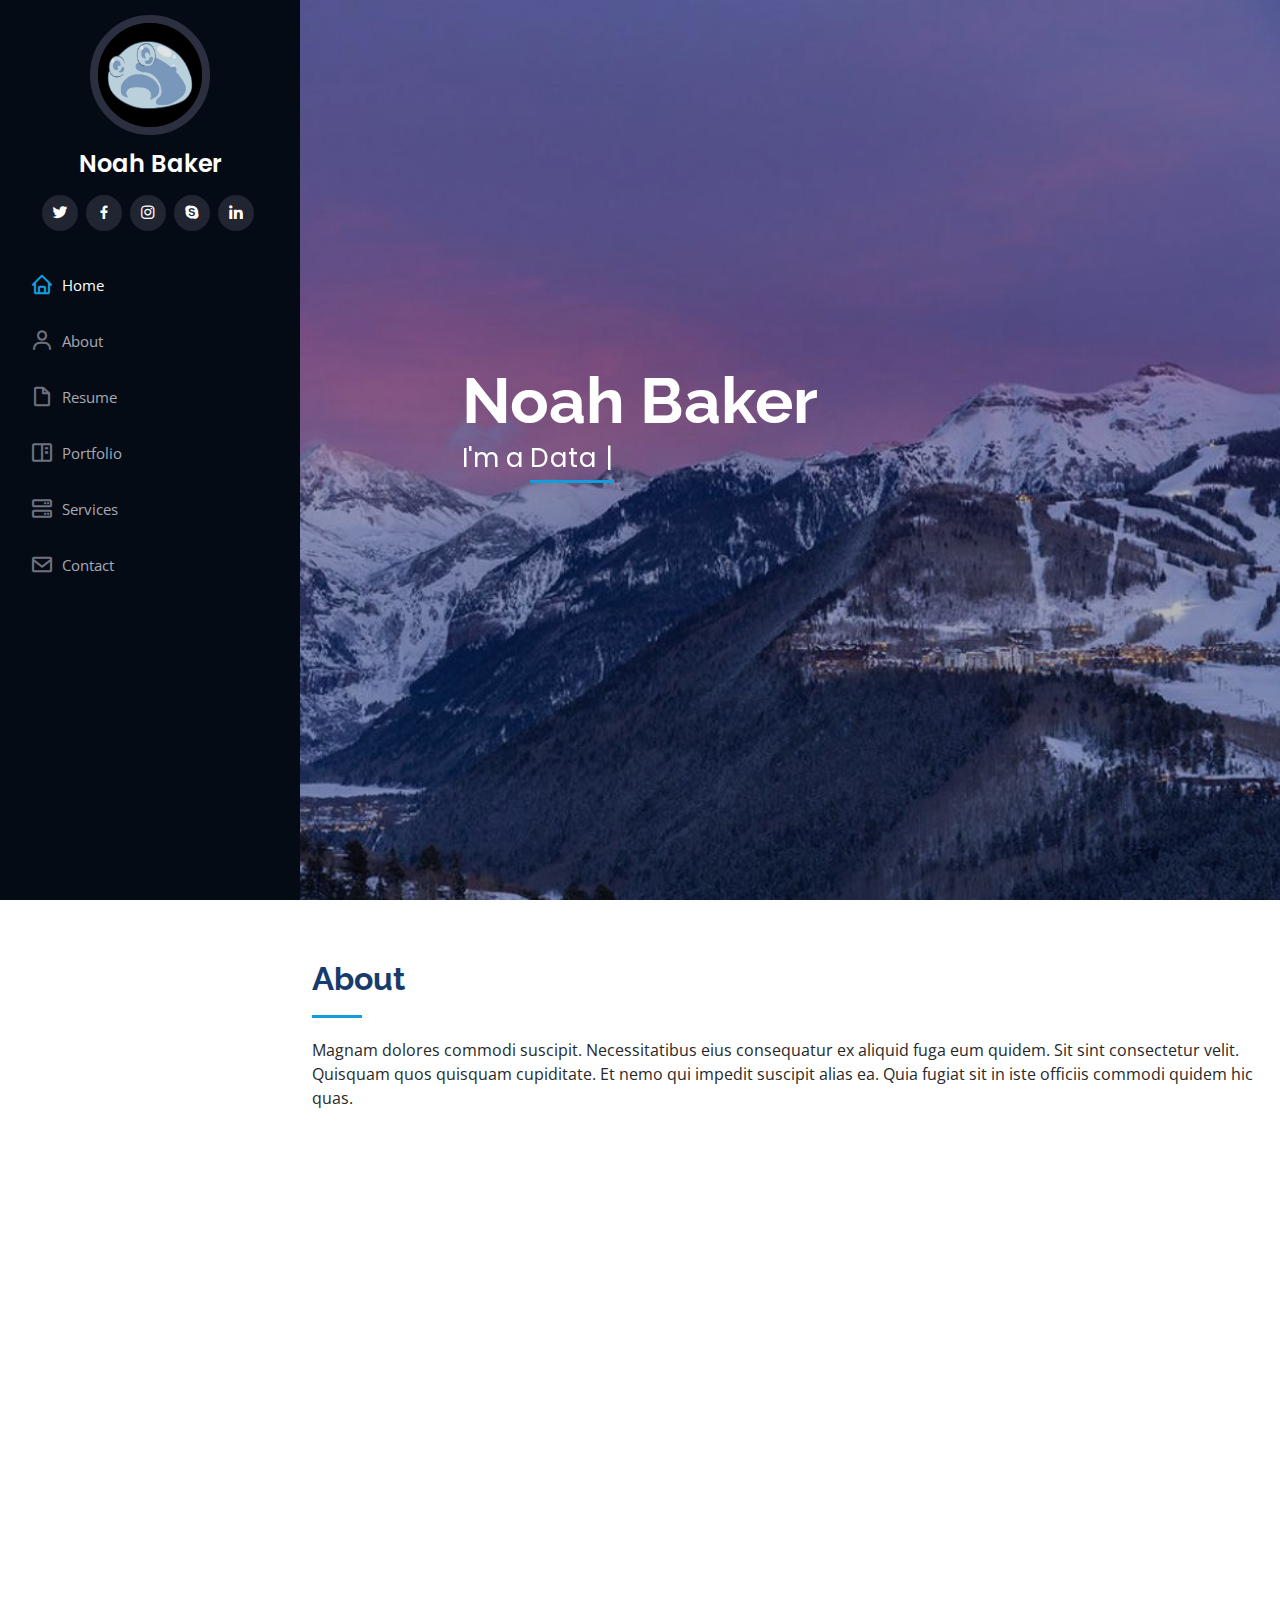
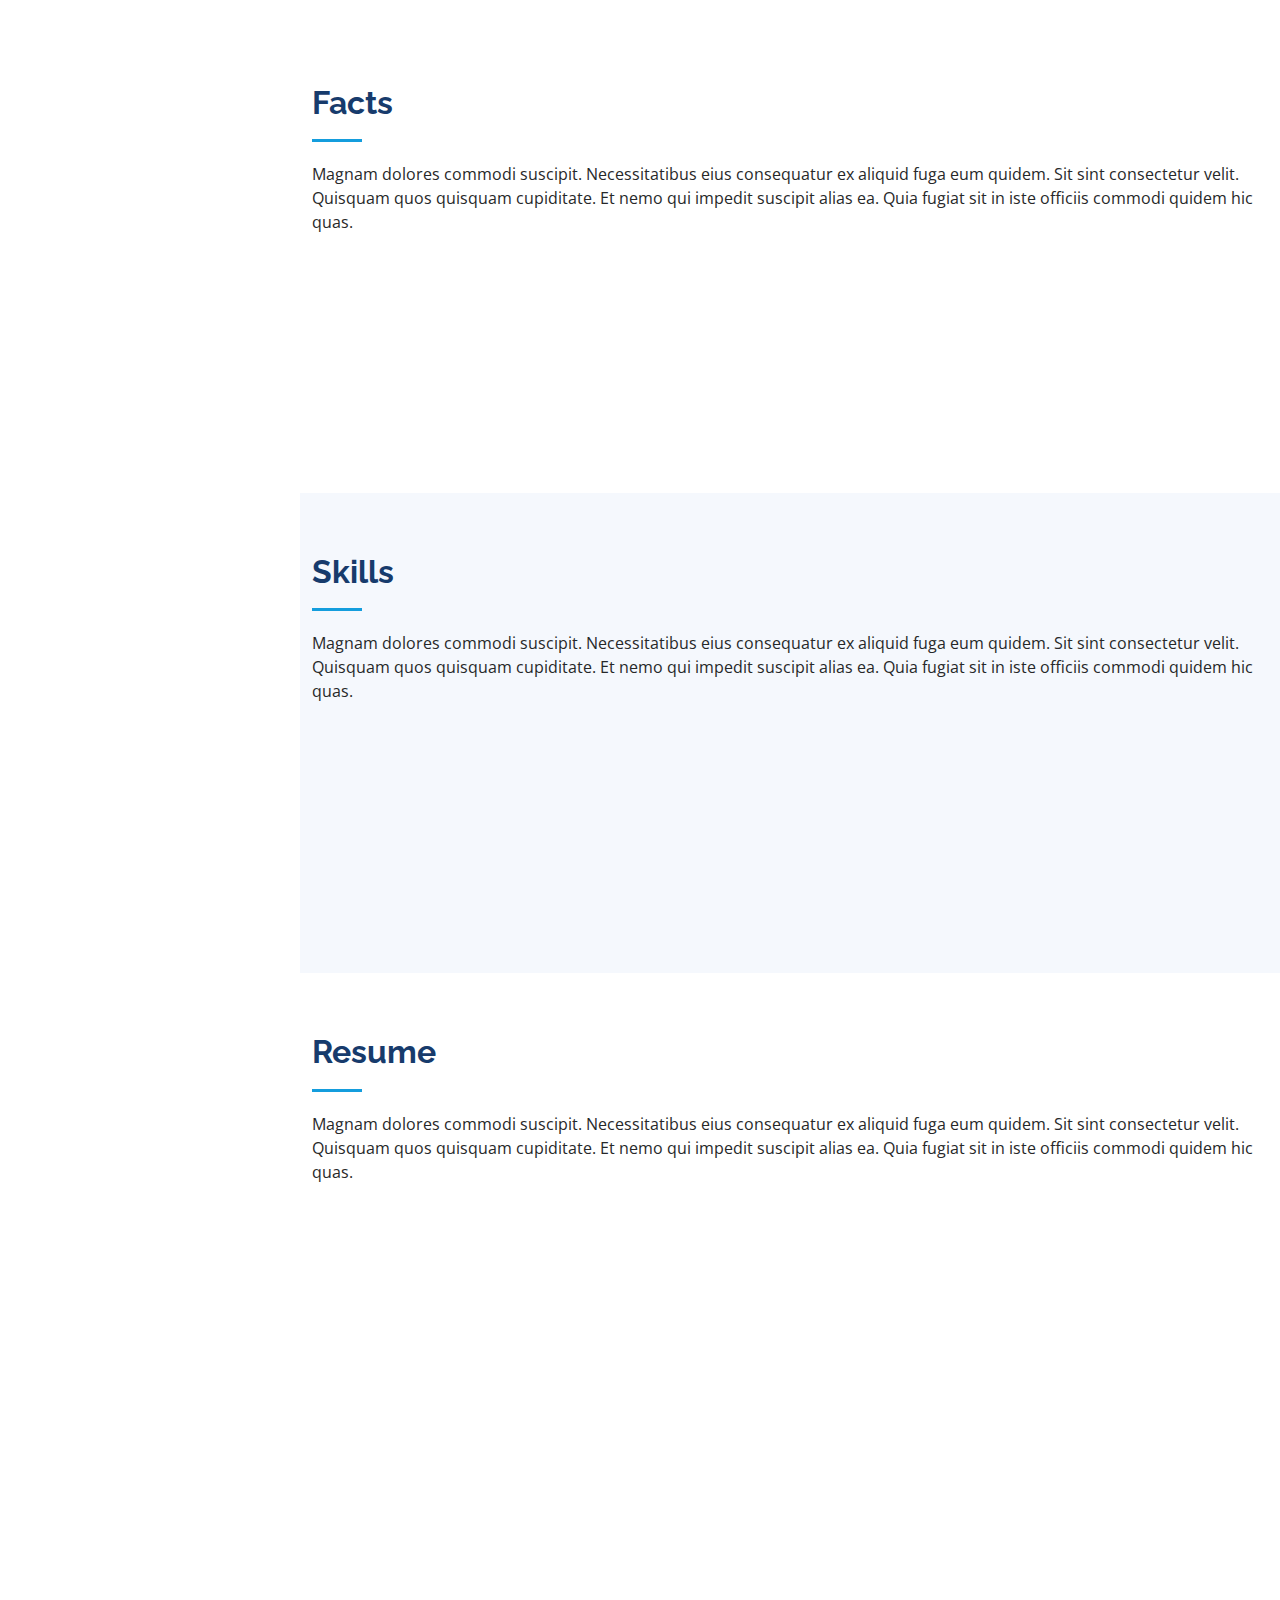
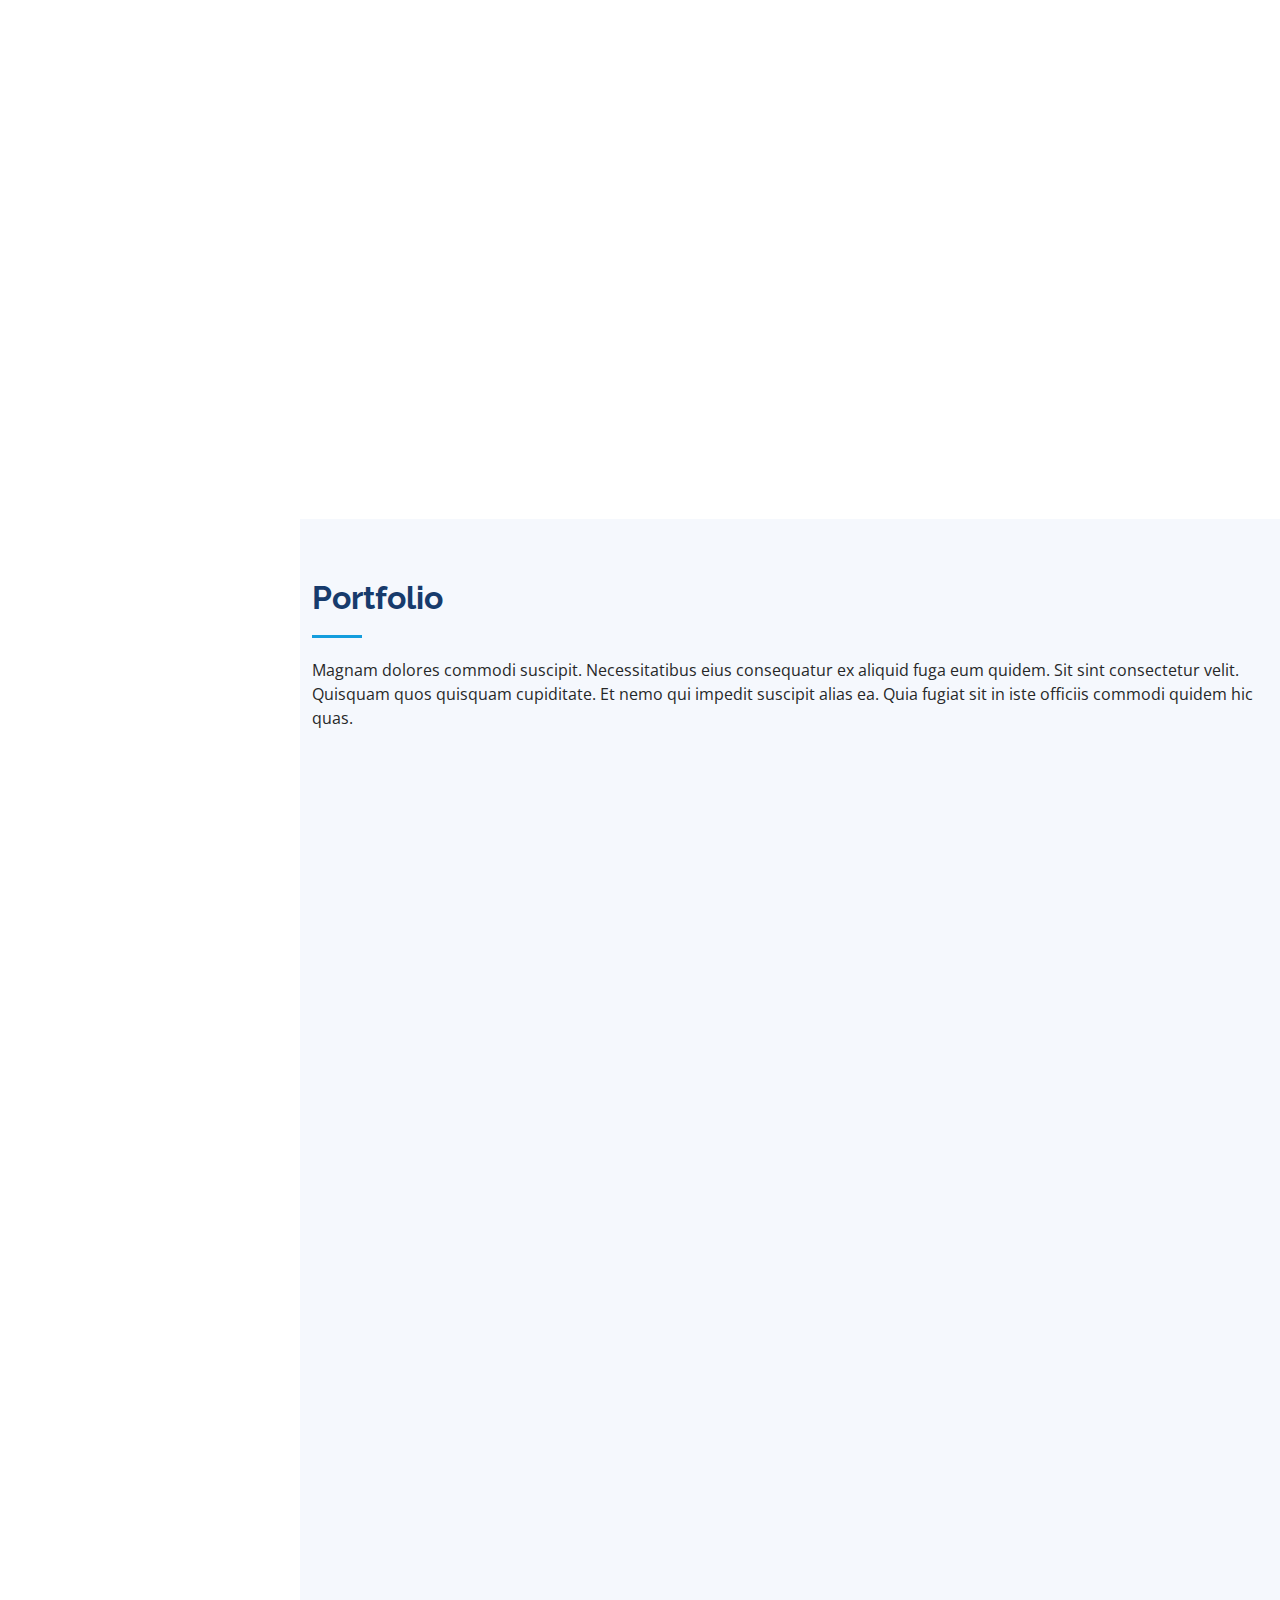
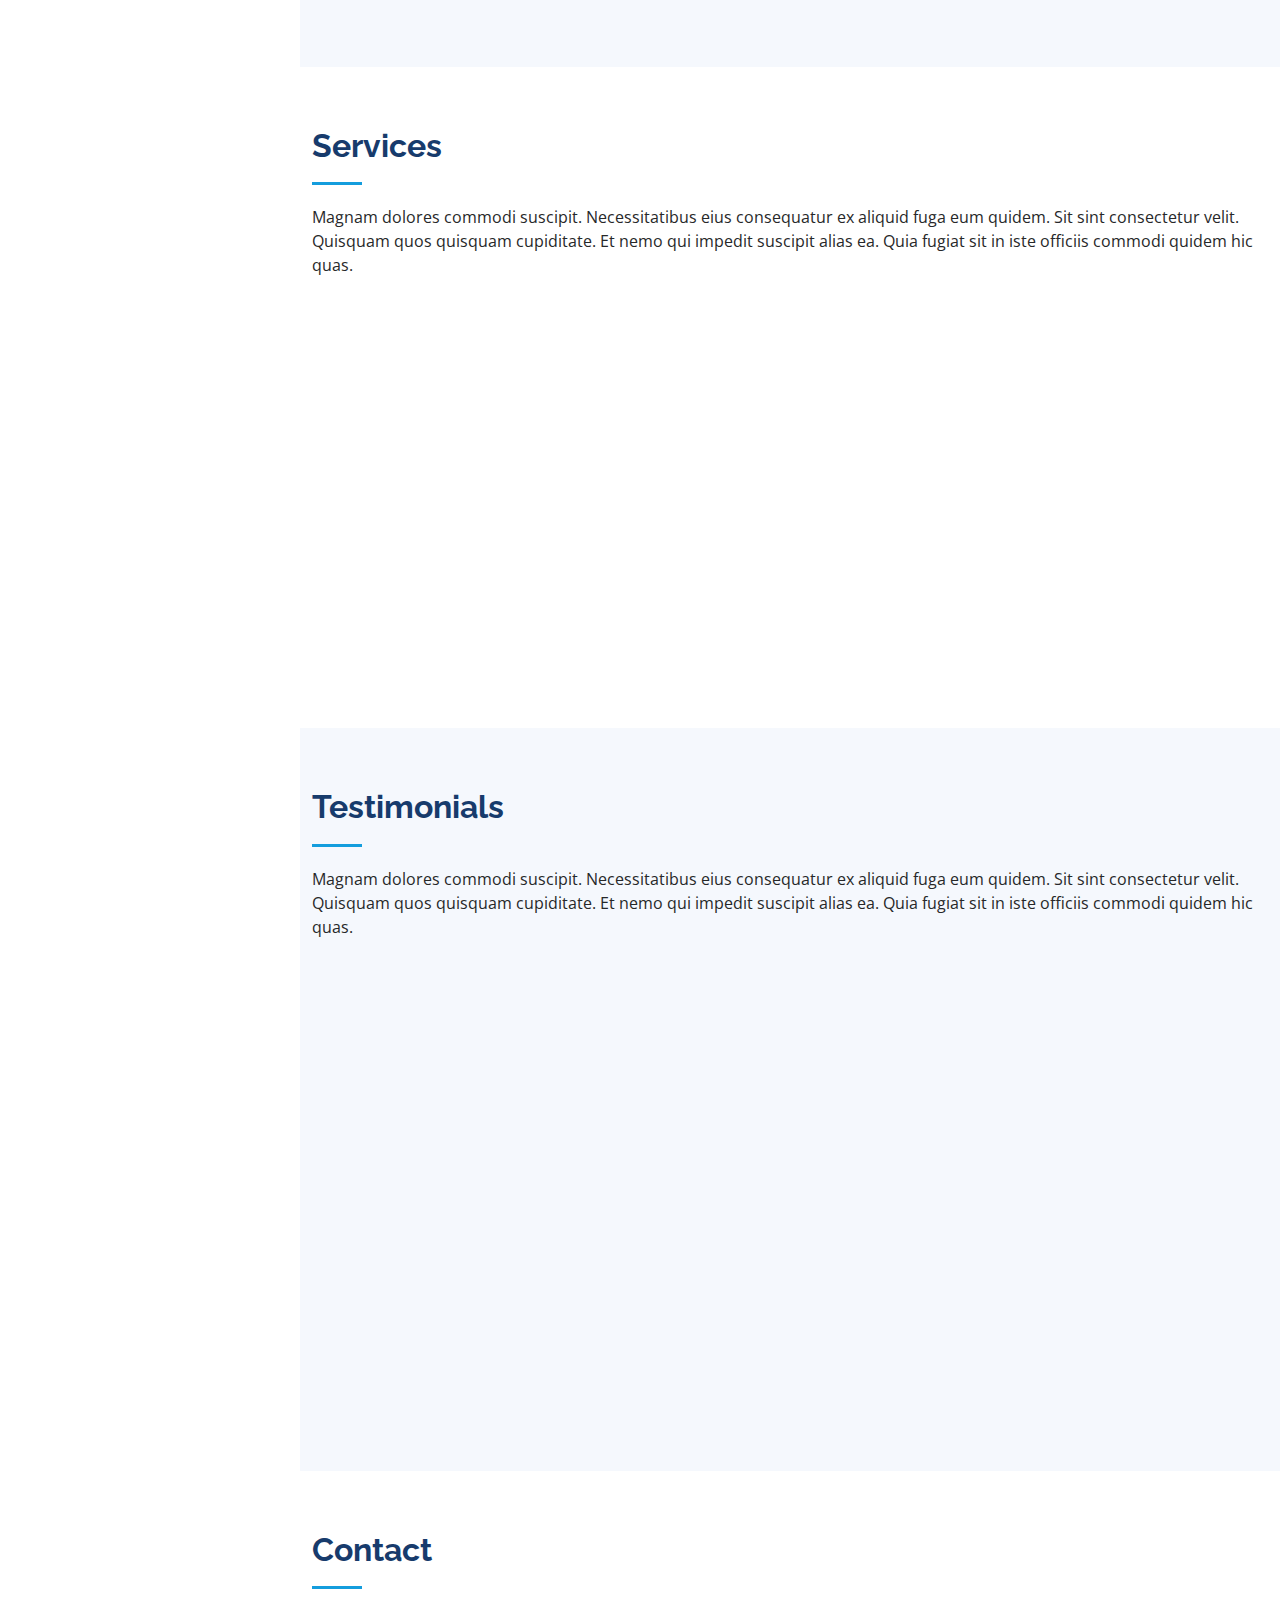
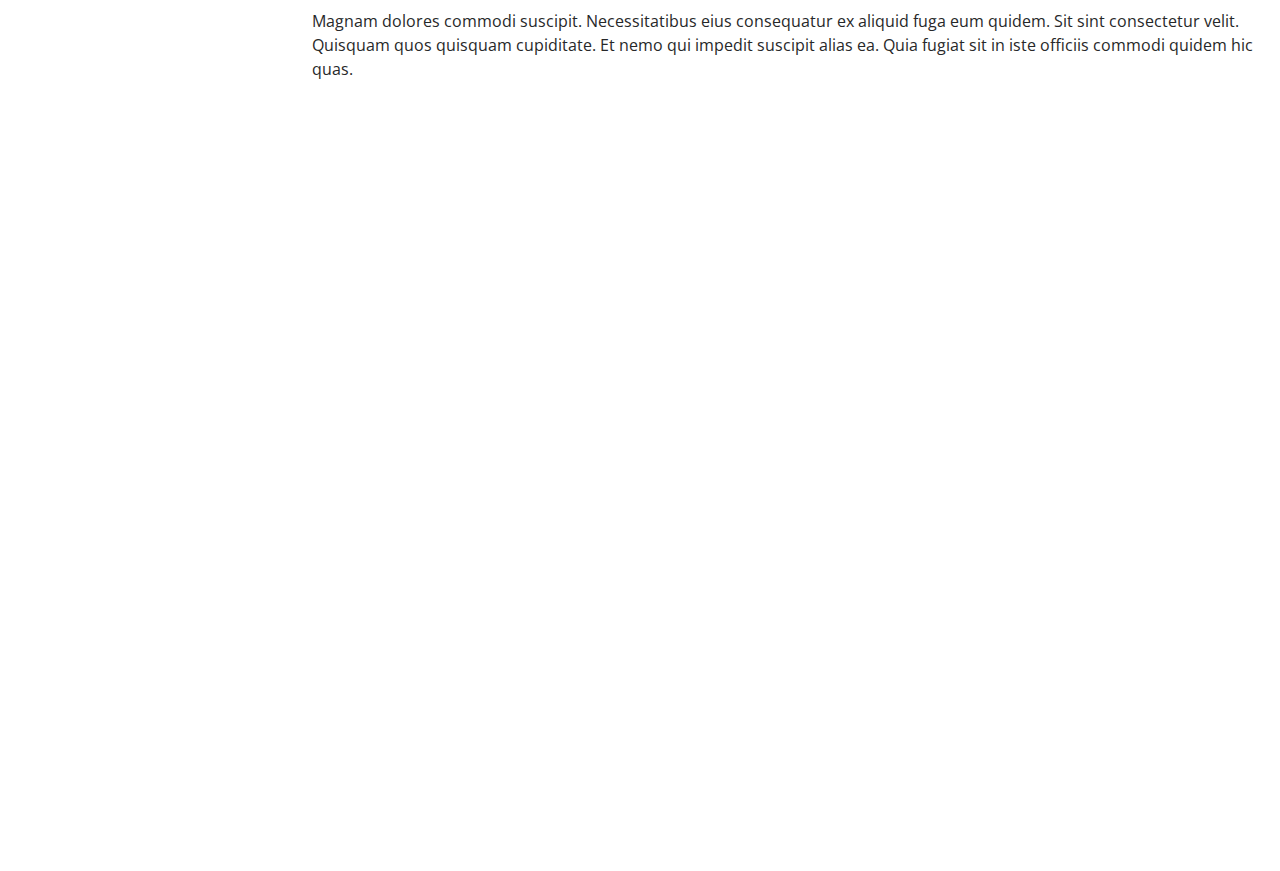
==== index.html @ 19701f24 "added portfolio starter files, my name, my images" ====
<!DOCTYPE html>
<html lang="en">

<head>
  <meta charset="utf-8">
  <meta content="width=device-width, initial-scale=1.0" name="viewport">

  <title>Noah Baker Portfolio</title>
  <meta content="" name="description">
  <meta content="" name="keywords">

  <!-- Favicons -->
  <link href="assets/img/favicon.png" rel="icon">
  <link href="assets/img/apple-touch-icon.png" rel="apple-touch-icon">

  <!-- Google Fonts -->
  <link href="https://fonts.googleapis.com/css?family=Open+Sans:300,300i,400,400i,600,600i,700,700i|Raleway:300,300i,400,400i,500,500i,600,600i,700,700i|Poppins:300,300i,400,400i,500,500i,600,600i,700,700i" rel="stylesheet">

  <!-- Vendor CSS Files -->
  <link href="assets/vendor/aos/aos.css" rel="stylesheet">
  <link href="assets/vendor/bootstrap/css/bootstrap.min.css" rel="stylesheet">
  <link href="assets/vendor/bootstrap-icons/bootstrap-icons.css" rel="stylesheet">
  <link href="assets/vendor/boxicons/css/boxicons.min.css" rel="stylesheet">
  <link href="assets/vendor/glightbox/css/glightbox.min.css" rel="stylesheet">
  <link href="assets/vendor/swiper/swiper-bundle.min.css" rel="stylesheet">

  <!-- Template Main CSS File -->
  <link href="assets/css/style.css" rel="stylesheet">

  <!-- =======================================================
  * Template Name: iPortfolio - v3.0.1
  * Template URL: https://bootstrapmade.com/iportfolio-bootstrap-portfolio-websites-template/
  * Author: BootstrapMade.com
  * License: https://bootstrapmade.com/license/
  ======================================================== -->
</head>

<body>

  <!-- ======= Mobile nav toggle button ======= -->
  <i class="bi bi-list mobile-nav-toggle d-xl-none"></i>

  <!-- ======= Header ======= -->
  <header id="header">
    <div class="d-flex flex-column">

      <div class="profile">
        <img src="assets/img/profile-img.jpg" alt="" class="img-fluid rounded-circle">
        <h1 class="text-light"><a href="index.html">Noah Baker</a></h1>
        <div class="social-links mt-3 text-center">
          <a href="#" class="twitter"><i class="bx bxl-twitter"></i></a>
          <a href="#" class="facebook"><i class="bx bxl-facebook"></i></a>
          <a href="#" class="instagram"><i class="bx bxl-instagram"></i></a>
          <a href="#" class="google-plus"><i class="bx bxl-skype"></i></a>
          <a href="#" class="linkedin"><i class="bx bxl-linkedin"></i></a>
        </div>
      </div>

      <nav id="navbar" class="nav-menu navbar">
        <ul>
          <li><a href="#hero" class="nav-link scrollto active"><i class="bx bx-home"></i> <span>Home</span></a></li>
          <li><a href="#about" class="nav-link scrollto"><i class="bx bx-user"></i> <span>About</span></a></li>
          <li><a href="#resume" class="nav-link scrollto"><i class="bx bx-file-blank"></i> <span>Resume</span></a></li>
          <li><a href="#portfolio" class="nav-link scrollto"><i class="bx bx-book-content"></i> <span>Portfolio</span></a></li>
          <li><a href="#services" class="nav-link scrollto"><i class="bx bx-server"></i> <span>Services</span></a></li>
          <li><a href="#contact" class="nav-link scrollto"><i class="bx bx-envelope"></i> <span>Contact</span></a></li>
        </ul>
      </nav><!-- .nav-menu -->
    </div>
  </header><!-- End Header -->

  <!-- ======= Hero Section ======= -->
  <section id="hero" class="d-flex flex-column justify-content-center align-items-center">
    <div class="hero-container" data-aos="fade-in">
      <h1>Noah Baker</h1>
      <p>I'm a <span class="typed" data-typed-items="Data Science Tutor, Mobile App Developer, Web Development Coach"></span></p>
    </div>
  </section><!-- End Hero -->

  <main id="main">

    <!-- ======= About Section ======= -->
    <section id="about" class="about">
      <div class="container">

        <div class="section-title">
          <h2>About</h2>
          <p>Magnam dolores commodi suscipit. Necessitatibus eius consequatur ex aliquid fuga eum quidem. Sit sint consectetur velit. Quisquam quos quisquam cupiditate. Et nemo qui impedit suscipit alias ea. Quia fugiat sit in iste officiis commodi quidem hic quas.</p>
        </div>

        <div class="row">
          <div class="col-lg-4" data-aos="fade-right">
            <img src="assets/img/profile-img.jpg" class="img-fluid" alt="">
          </div>
          <div class="col-lg-8 pt-4 pt-lg-0 content" data-aos="fade-left">
            <h3>Data Scientist &amp; Mobile App Developer</h3>
            <p class="font-italic">
              Lorem ipsum dolor sit amet, consectetur adipiscing elit, sed do eiusmod tempor incididunt ut labore et dolore
              magna aliqua.
            </p>
            <div class="row">
              <div class="col-lg-6">
                <ul>
                  <li><i class="bi bi-chevron-right"></i> <strong>Birthday:</strong> <span>June 1993</span></li>
                  <li><i class="bi bi-chevron-right"></i> <strong>Website:</strong> <span>https://ryan.zernach.com</span></li>
                  <li><i class="bi bi-chevron-right"></i> <strong>Phone:</strong> <span>(470) 253-4592</span></li>
                  <li><i class="bi bi-chevron-right"></i> <strong>Location:</strong> <span>Remote, Miami Beach, Florida, USA</span></li>
                </ul>
              </div>
              <div class="col-lg-6">
                <ul>
                  <li><i class="bi bi-chevron-right"></i> <strong>Age:</strong> <span>27</span></li>
                  <!-- <li><i class="bi bi-chevron-right"></i> <strong>Degree:</strong> <span>Teach</span></li> -->
                  <li><i class="bi bi-chevron-right"></i> <strong>Email:</strong> <span>Ryan@Zernach.com</span></li>
                  <li><i class="bi bi-chevron-right"></i> <strong>Freelance:</strong> <span>Available</span></li>
                </ul>
              </div>
            </div>
            <p>
              Officiis eligendi itaque labore et dolorum mollitia officiis optio vero. Quisquam sunt adipisci omnis et ut. Nulla accusantium dolor incidunt officia tempore. Et eius omnis.
              Cupiditate ut dicta maxime officiis quidem quia. Sed et consectetur qui quia repellendus itaque neque. Aliquid amet quidem ut quaerat cupiditate. Ab et eum qui repellendus omnis culpa magni laudantium dolores.
            </p>
          </div>
        </div>

      </div>
    </section><!-- End About Section -->

    <!-- ======= Facts Section ======= -->
    <section id="facts" class="facts">
      <div class="container">

        <div class="section-title">
          <h2>Facts</h2>
          <p>Magnam dolores commodi suscipit. Necessitatibus eius consequatur ex aliquid fuga eum quidem. Sit sint consectetur velit. Quisquam quos quisquam cupiditate. Et nemo qui impedit suscipit alias ea. Quia fugiat sit in iste officiis commodi quidem hic quas.</p>
        </div>

        <div class="row no-gutters">

          <div class="col-lg-3 col-md-6 d-md-flex align-items-md-stretch" data-aos="fade-up">
            <div class="count-box">
              <i class="bi bi-emoji-smile"></i>
              <span data-purecounter-start="0" data-purecounter-end="232" data-purecounter-duration="1" class="purecounter"></span>
              <p><strong>Happy Clients</strong> consequuntur quae</p>
            </div>
          </div>

          <div class="col-lg-3 col-md-6 d-md-flex align-items-md-stretch" data-aos="fade-up" data-aos-delay="100">
            <div class="count-box">
              <i class="bi bi-journal-richtext"></i>
              <span data-purecounter-start="0" data-purecounter-end="521" data-purecounter-duration="1" class="purecounter"></span>
              <p><strong>Projects</strong> adipisci atque cum quia aut</p>
            </div>
          </div>

          <div class="col-lg-3 col-md-6 d-md-flex align-items-md-stretch" data-aos="fade-up" data-aos-delay="200">
            <div class="count-box">
              <i class="bi bi-headset"></i>
              <span data-purecounter-start="0" data-purecounter-end="1453" data-purecounter-duration="1" class="purecounter"></span>
              <p><strong>Hours Of Support</strong> aut commodi quaerat</p>
            </div>
          </div>

          <div class="col-lg-3 col-md-6 d-md-flex align-items-md-stretch" data-aos="fade-up" data-aos-delay="300">
            <div class="count-box">
              <i class="bi bi-people"></i>
              <span data-purecounter-start="0" data-purecounter-end="32" data-purecounter-duration="1" class="purecounter"></span>
              <p><strong>Hard Workers</strong> rerum asperiores dolor</p>
            </div>
          </div>

        </div>

      </div>
    </section><!-- End Facts Section -->

    <!-- ======= Skills Section ======= -->
    <section id="skills" class="skills section-bg">
      <div class="container">

        <div class="section-title">
          <h2>Skills</h2>
          <p>Magnam dolores commodi suscipit. Necessitatibus eius consequatur ex aliquid fuga eum quidem. Sit sint consectetur velit. Quisquam quos quisquam cupiditate. Et nemo qui impedit suscipit alias ea. Quia fugiat sit in iste officiis commodi quidem hic quas.</p>
        </div>

        <div class="row skills-content">

          <div class="col-lg-6" data-aos="fade-up">

            <div class="progress">
              <span class="skill">HTML <i class="val">100%</i></span>
              <div class="progress-bar-wrap">
                <div class="progress-bar" role="progressbar" aria-valuenow="100" aria-valuemin="0" aria-valuemax="100"></div>
              </div>
            </div>

            <div class="progress">
              <span class="skill">CSS <i class="val">90%</i></span>
              <div class="progress-bar-wrap">
                <div class="progress-bar" role="progressbar" aria-valuenow="90" aria-valuemin="0" aria-valuemax="100"></div>
              </div>
            </div>

            <div class="progress">
              <span class="skill">JavaScript <i class="val">75%</i></span>
              <div class="progress-bar-wrap">
                <div class="progress-bar" role="progressbar" aria-valuenow="75" aria-valuemin="0" aria-valuemax="100"></div>
              </div>
            </div>

          </div>

          <div class="col-lg-6" data-aos="fade-up" data-aos-delay="100">

            <div class="progress">
              <span class="skill">PHP <i class="val">80%</i></span>
              <div class="progress-bar-wrap">
                <div class="progress-bar" role="progressbar" aria-valuenow="80" aria-valuemin="0" aria-valuemax="100"></div>
              </div>
            </div>

            <div class="progress">
              <span class="skill">WordPress/CMS <i class="val">90%</i></span>
              <div class="progress-bar-wrap">
                <div class="progress-bar" role="progressbar" aria-valuenow="90" aria-valuemin="0" aria-valuemax="100"></div>
              </div>
            </div>

            <div class="progress">
              <span class="skill">Photoshop <i class="val">55%</i></span>
              <div class="progress-bar-wrap">
                <div class="progress-bar" role="progressbar" aria-valuenow="55" aria-valuemin="0" aria-valuemax="100"></div>
              </div>
            </div>

          </div>

        </div>

      </div>
    </section><!-- End Skills Section -->

    <!-- ======= Resume Section ======= -->
    <section id="resume" class="resume">
      <div class="container">

        <div class="section-title">
          <h2>Resume</h2>
          <p>Magnam dolores commodi suscipit. Necessitatibus eius consequatur ex aliquid fuga eum quidem. Sit sint consectetur velit. Quisquam quos quisquam cupiditate. Et nemo qui impedit suscipit alias ea. Quia fugiat sit in iste officiis commodi quidem hic quas.</p>
        </div>

        <div class="row">
          <div class="col-lg-6" data-aos="fade-up">
            <h3 class="resume-title">Sumary</h3>
            <div class="resume-item pb-0">
              <h4>Noah Baker</h4>
              <p><em>Innovative and deadline-driven Graphic Designer with 3+ years of experience designing and developing user-centered digital/print marketing material from initial concept to final, polished deliverable.</em></p>
              <ul>
                <li>Portland par 127,Orlando, FL</li>
                <li>(123) 456-7891</li>
                <li>alice.barkley@example.com</li>
              </ul>
            </div>

            <h3 class="resume-title">Education</h3>
            <div class="resume-item">
              <h4>Master of Fine Arts &amp; Graphic Design</h4>
              <h5>2015 - 2016</h5>
              <p><em>Rochester Institute of Technology, Rochester, NY</em></p>
              <p>Qui deserunt veniam. Et sed aliquam labore tempore sed quisquam iusto autem sit. Ea vero voluptatum qui ut dignissimos deleniti nerada porti sand markend</p>
            </div>
            <div class="resume-item">
              <h4>Bachelor of Fine Arts &amp; Graphic Design</h4>
              <h5>2010 - 2014</h5>
              <p><em>Rochester Institute of Technology, Rochester, NY</em></p>
              <p>Quia nobis sequi est occaecati aut. Repudiandae et iusto quae reiciendis et quis Eius vel ratione eius unde vitae rerum voluptates asperiores voluptatem Earum molestiae consequatur neque etlon sader mart dila</p>
            </div>
          </div>
          <div class="col-lg-6" data-aos="fade-up" data-aos-delay="100">
            <h3 class="resume-title">Professional Experience</h3>
            <div class="resume-item">
              <h4>Senior graphic design specialist</h4>
              <h5>2019 - Present</h5>
              <p><em>Experion, New York, NY </em></p>
              <ul>
                <li>Lead in the design, development, and implementation of the graphic, layout, and production communication materials</li>
                <li>Delegate tasks to the 7 members of the design team and provide counsel on all aspects of the project. </li>
                <li>Supervise the assessment of all graphic materials in order to ensure quality and accuracy of the design</li>
                <li>Oversee the efficient use of production project budgets ranging from $2,000 - $25,000</li>
              </ul>
            </div>
            <div class="resume-item">
              <h4>Graphic design specialist</h4>
              <h5>2017 - 2018</h5>
              <p><em>Stepping Stone Advertising, New York, NY</em></p>
              <ul>
                <li>Developed numerous marketing programs (logos, brochures,infographics, presentations, and advertisements).</li>
                <li>Managed up to 5 projects or tasks at a given time while under pressure</li>
                <li>Recommended and consulted with clients on the most appropriate graphic design</li>
                <li>Created 4+ design presentations and proposals a month for clients and account managers</li>
              </ul>
            </div>
          </div>
        </div>

      </div>
    </section><!-- End Resume Section -->

    <!-- ======= Portfolio Section ======= -->
    <section id="portfolio" class="portfolio section-bg">
      <div class="container">

        <div class="section-title">
          <h2>Portfolio</h2>
          <p>Magnam dolores commodi suscipit. Necessitatibus eius consequatur ex aliquid fuga eum quidem. Sit sint consectetur velit. Quisquam quos quisquam cupiditate. Et nemo qui impedit suscipit alias ea. Quia fugiat sit in iste officiis commodi quidem hic quas.</p>
        </div>

        <div class="row" data-aos="fade-up">
          <div class="col-lg-12 d-flex justify-content-center">
            <ul id="portfolio-flters">
              <li data-filter="*" class="filter-active">All</li>
              <li data-filter=".filter-app">App</li>
              <li data-filter=".filter-card">Card</li>
              <li data-filter=".filter-web">Web</li>
            </ul>
          </div>
        </div>

        <div class="row portfolio-container" data-aos="fade-up" data-aos-delay="100">

          <div class="col-lg-4 col-md-6 portfolio-item filter-app">
            <div class="portfolio-wrap">
              <img src="assets/img/portfolio/portfolio-1.jpg" class="img-fluid" alt="">
              <div class="portfolio-links">
                <a href="assets/img/portfolio/portfolio-1.jpg" data-gallery="portfolioGallery" class="portfolio-lightbox" title="App 1"><i class="bx bx-plus"></i></a>
                <a href="portfolio-details.html" title="More Details"><i class="bx bx-link"></i></a>
              </div>
            </div>
          </div>

          <div class="col-lg-4 col-md-6 portfolio-item filter-web">
            <div class="portfolio-wrap">
              <img src="assets/img/portfolio/portfolio-2.jpg" class="img-fluid" alt="">
              <div class="portfolio-links">
                <a href="assets/img/portfolio/portfolio-2.jpg" data-gallery="portfolioGallery" class="portfolio-lightbox" title="Web 3"><i class="bx bx-plus"></i></a>
                <a href="portfolio-details.html" title="More Details"><i class="bx bx-link"></i></a>
              </div>
            </div>
          </div>

          <div class="col-lg-4 col-md-6 portfolio-item filter-app">
            <div class="portfolio-wrap">
              <img src="assets/img/portfolio/portfolio-3.jpg" class="img-fluid" alt="">
              <div class="portfolio-links">
                <a href="assets/img/portfolio/portfolio-3.jpg" data-gallery="portfolioGallery" class="portfolio-lightbox" title="App 2"><i class="bx bx-plus"></i></a>
                <a href="portfolio-details.html" title="More Details"><i class="bx bx-link"></i></a>
              </div>
            </div>
          </div>

          <div class="col-lg-4 col-md-6 portfolio-item filter-card">
            <div class="portfolio-wrap">
              <img src="assets/img/portfolio/portfolio-4.jpg" class="img-fluid" alt="">
              <div class="portfolio-links">
                <a href="assets/img/portfolio/portfolio-4.jpg" data-gallery="portfolioGallery" class="portfolio-lightbox" title="Card 2"><i class="bx bx-plus"></i></a>
                <a href="portfolio-details.html" title="More Details"><i class="bx bx-link"></i></a>
              </div>
            </div>
          </div>

          <div class="col-lg-4 col-md-6 portfolio-item filter-web">
            <div class="portfolio-wrap">
              <img src="assets/img/portfolio/portfolio-5.jpg" class="img-fluid" alt="">
              <div class="portfolio-links">
                <a href="assets/img/portfolio/portfolio-5.jpg" data-gallery="portfolioGallery" class="portfolio-lightbox" title="Web 2"><i class="bx bx-plus"></i></a>
                <a href="portfolio-details.html" title="More Details"><i class="bx bx-link"></i></a>
              </div>
            </div>
          </div>

          <div class="col-lg-4 col-md-6 portfolio-item filter-app">
            <div class="portfolio-wrap">
              <img src="assets/img/portfolio/portfolio-6.jpg" class="img-fluid" alt="">
              <div class="portfolio-links">
                <a href="assets/img/portfolio/portfolio-6.jpg" data-gallery="portfolioGallery" class="portfolio-lightbox" title="App 3"><i class="bx bx-plus"></i></a>
                <a href="portfolio-details.html" title="More Details"><i class="bx bx-link"></i></a>
              </div>
            </div>
          </div>

          <div class="col-lg-4 col-md-6 portfolio-item filter-card">
            <div class="portfolio-wrap">
              <img src="assets/img/portfolio/portfolio-7.jpg" class="img-fluid" alt="">
              <div class="portfolio-links">
                <a href="assets/img/portfolio/portfolio-7.jpg" data-gallery="portfolioGallery" class="portfolio-lightbox" title="Card 1"><i class="bx bx-plus"></i></a>
                <a href="portfolio-details.html" title="More Details"><i class="bx bx-link"></i></a>
              </div>
            </div>
          </div>

          <div class="col-lg-4 col-md-6 portfolio-item filter-card">
            <div class="portfolio-wrap">
              <img src="assets/img/portfolio/portfolio-8.jpg" class="img-fluid" alt="">
              <div class="portfolio-links">
                <a href="assets/img/portfolio/portfolio-8.jpg" data-gallery="portfolioGallery" class="portfolio-lightbox" title="Card 3"><i class="bx bx-plus"></i></a>
                <a href="portfolio-details.html" title="More Details"><i class="bx bx-link"></i></a>
              </div>
            </div>
          </div>

          <div class="col-lg-4 col-md-6 portfolio-item filter-web">
            <div class="portfolio-wrap">
              <img src="assets/img/portfolio/portfolio-9.jpg" class="img-fluid" alt="">
              <div class="portfolio-links">
                <a href="assets/img/portfolio/portfolio-9.jpg" data-gallery="portfolioGallery" class="portfolio-lightbox" title="Web 3"><i class="bx bx-plus"></i></a>
                <a href="portfolio-details.html" title="More Details"><i class="bx bx-link"></i></a>
              </div>
            </div>
          </div>

        </div>

      </div>
    </section><!-- End Portfolio Section -->

    <!-- ======= Services Section ======= -->
    <section id="services" class="services">
      <div class="container">

        <div class="section-title">
          <h2>Services</h2>
          <p>Magnam dolores commodi suscipit. Necessitatibus eius consequatur ex aliquid fuga eum quidem. Sit sint consectetur velit. Quisquam quos quisquam cupiditate. Et nemo qui impedit suscipit alias ea. Quia fugiat sit in iste officiis commodi quidem hic quas.</p>
        </div>

        <div class="row">
          <div class="col-lg-4 col-md-6 icon-box" data-aos="fade-up">
            <div class="icon"><i class="bi bi-briefcase"></i></div>
            <h4 class="title"><a href="">Lorem Ipsum</a></h4>
            <p class="description">Voluptatum deleniti atque corrupti quos dolores et quas molestias excepturi sint occaecati cupiditate non provident</p>
          </div>
          <div class="col-lg-4 col-md-6 icon-box" data-aos="fade-up" data-aos-delay="100">
            <div class="icon"><i class="bi bi-card-checklist"></i></div>
            <h4 class="title"><a href="">Dolor Sitema</a></h4>
            <p class="description">Minim veniam, quis nostrud exercitation ullamco laboris nisi ut aliquip ex ea commodo consequat tarad limino ata</p>
          </div>
          <div class="col-lg-4 col-md-6 icon-box" data-aos="fade-up" data-aos-delay="200">
            <div class="icon"><i class="bi bi-bar-chart"></i></div>
            <h4 class="title"><a href="">Sed ut perspiciatis</a></h4>
            <p class="description">Duis aute irure dolor in reprehenderit in voluptate velit esse cillum dolore eu fugiat nulla pariatur</p>
          </div>
          <div class="col-lg-4 col-md-6 icon-box" data-aos="fade-up" data-aos-delay="300">
            <div class="icon"><i class="bi bi-binoculars"></i></div>
            <h4 class="title"><a href="">Magni Dolores</a></h4>
            <p class="description">Excepteur sint occaecat cupidatat non proident, sunt in culpa qui officia deserunt mollit anim id est laborum</p>
          </div>
          <div class="col-lg-4 col-md-6 icon-box" data-aos="fade-up" data-aos-delay="400">
            <div class="icon"><i class="bi bi-brightness-high"></i></div>
            <h4 class="title"><a href="">Nemo Enim</a></h4>
            <p class="description">At vero eos et accusamus et iusto odio dignissimos ducimus qui blanditiis praesentium voluptatum deleniti atque</p>
          </div>
          <div class="col-lg-4 col-md-6 icon-box" data-aos="fade-up" data-aos-delay="500">
            <div class="icon"><i class="bi bi-calendar4-week"></i></div>
            <h4 class="title"><a href="">Eiusmod Tempor</a></h4>
            <p class="description">Et harum quidem rerum facilis est et expedita distinctio. Nam libero tempore, cum soluta nobis est eligendi</p>
          </div>
        </div>

      </div>
    </section><!-- End Services Section -->

    <!-- ======= Testimonials Section ======= -->
    <section id="testimonials" class="testimonials section-bg">
      <div class="container">

        <div class="section-title">
          <h2>Testimonials</h2>
          <p>Magnam dolores commodi suscipit. Necessitatibus eius consequatur ex aliquid fuga eum quidem. Sit sint consectetur velit. Quisquam quos quisquam cupiditate. Et nemo qui impedit suscipit alias ea. Quia fugiat sit in iste officiis commodi quidem hic quas.</p>
        </div>

        <div class="testimonials-slider swiper-container" data-aos="fade-up" data-aos-delay="100">
          <div class="swiper-wrapper">

            <div class="swiper-slide">
              <div class="testimonial-item" data-aos="fade-up">
                <p>
                  <i class="bx bxs-quote-alt-left quote-icon-left"></i>
                  Proin iaculis purus consequat sem cure digni ssim donec porttitora entum suscipit rhoncus. Accusantium quam, ultricies eget id, aliquam eget nibh et. Maecen aliquam, risus at semper.
                  <i class="bx bxs-quote-alt-right quote-icon-right"></i>
                </p>
                <img src="assets/img/testimonials/testimonials-1.jpg" class="testimonial-img" alt="">
                <h3>Saul Goodman</h3>
                <h4>Ceo &amp; Founder</h4>
              </div>
            </div><!-- End testimonial item -->

            <div class="swiper-slide">
              <div class="testimonial-item" data-aos="fade-up" data-aos-delay="100">
                <p>
                  <i class="bx bxs-quote-alt-left quote-icon-left"></i>
                  Export tempor illum tamen malis malis eram quae irure esse labore quem cillum quid cillum eram malis quorum velit fore eram velit sunt aliqua noster fugiat irure amet legam anim culpa.
                  <i class="bx bxs-quote-alt-right quote-icon-right"></i>
                </p>
                <img src="assets/img/testimonials/testimonials-2.jpg" class="testimonial-img" alt="">
                <h3>Sara Wilsson</h3>
                <h4>Designer</h4>
              </div>
            </div><!-- End testimonial item -->

            <div class="swiper-slide">
              <div class="testimonial-item" data-aos="fade-up" data-aos-delay="200">
                <p>
                  <i class="bx bxs-quote-alt-left quote-icon-left"></i>
                  Enim nisi quem export duis labore cillum quae magna enim sint quorum nulla quem veniam duis minim tempor labore quem eram duis noster aute amet eram fore quis sint minim.
                  <i class="bx bxs-quote-alt-right quote-icon-right"></i>
                </p>
                <img src="assets/img/testimonials/testimonials-3.jpg" class="testimonial-img" alt="">
                <h3>Jena Karlis</h3>
                <h4>Store Owner</h4>
              </div>
            </div><!-- End testimonial item -->

            <div class="swiper-slide">
              <div class="testimonial-item" data-aos="fade-up" data-aos-delay="300">
                <p>
                  <i class="bx bxs-quote-alt-left quote-icon-left"></i>
                  Fugiat enim eram quae cillum dolore dolor amet nulla culpa multos export minim fugiat minim velit minim dolor enim duis veniam ipsum anim magna sunt elit fore quem dolore labore illum veniam.
                  <i class="bx bxs-quote-alt-right quote-icon-right"></i>
                </p>
                <img src="assets/img/testimonials/testimonials-4.jpg" class="testimonial-img" alt="">
                <h3>Matt Brandon</h3>
                <h4>Freelancer</h4>
              </div>
            </div><!-- End testimonial item -->

            <div class="swiper-slide">
              <div class="testimonial-item" data-aos="fade-up" data-aos-delay="400">
                <p>
                  <i class="bx bxs-quote-alt-left quote-icon-left"></i>
                  Quis quorum aliqua sint quem legam fore sunt eram irure aliqua veniam tempor noster veniam enim culpa labore duis sunt culpa nulla illum cillum fugiat legam esse veniam culpa fore nisi cillum quid.
                  <i class="bx bxs-quote-alt-right quote-icon-right"></i>
                </p>
                <img src="assets/img/testimonials/testimonials-5.jpg" class="testimonial-img" alt="">
                <h3>John Larson</h3>
                <h4>Entrepreneur</h4>
              </div>
            </div><!-- End testimonial item -->

          </div>
          <div class="swiper-pagination"></div>
        </div>

      </div>
    </section><!-- End Testimonials Section -->

    <!-- ======= Contact Section ======= -->
    <section id="contact" class="contact">
      <div class="container">

        <div class="section-title">
          <h2>Contact</h2>
          <p>Magnam dolores commodi suscipit. Necessitatibus eius consequatur ex aliquid fuga eum quidem. Sit sint consectetur velit. Quisquam quos quisquam cupiditate. Et nemo qui impedit suscipit alias ea. Quia fugiat sit in iste officiis commodi quidem hic quas.</p>
        </div>

        <div class="row" data-aos="fade-in">

          <div class="col-lg-5 d-flex align-items-stretch">
            <div class="info">
              <div class="address">
                <i class="bi bi-geo-alt"></i>
                <h4>Location:</h4>
                <p>A108 Adam Street, New York, NY 535022</p>
              </div>

              <div class="email">
                <i class="bi bi-envelope"></i>
                <h4>Email:</h4>
                <p>info@example.com</p>
              </div>

              <div class="phone">
                <i class="bi bi-phone"></i>
                <h4>Call:</h4>
                <p>+1 5589 55488 55s</p>
              </div>

              <iframe src="https://www.google.com/maps/embed?pb=!1m14!1m8!1m3!1d12097.433213460943!2d-74.0062269!3d40.7101282!3m2!1i1024!2i768!4f13.1!3m3!1m2!1s0x0%3A0xb89d1fe6bc499443!2sDowntown+Conference+Center!5e0!3m2!1smk!2sbg!4v1539943755621" frameborder="0" style="border:0; width: 100%; height: 290px;" allowfullscreen></iframe>
            </div>

          </div>

          <div class="col-lg-7 mt-5 mt-lg-0 d-flex align-items-stretch">
            <form action="forms/contact.php" method="post" role="form" class="php-email-form">
              <div class="row">
                <div class="form-group col-md-6">
                  <label for="name">Your Name</label>
                  <input type="text" name="name" class="form-control" id="name" required>
                </div>
                <div class="form-group col-md-6">
                  <label for="name">Your Email</label>
                  <input type="email" class="form-control" name="email" id="email" required>
                </div>
              </div>
              <div class="form-group">
                <label for="name">Subject</label>
                <input type="text" class="form-control" name="subject" id="subject" required>
              </div>
              <div class="form-group">
                <label for="name">Message</label>
                <textarea class="form-control" name="message" rows="10" required></textarea>
              </div>
              <div class="my-3">
                <div class="loading">Loading</div>
                <div class="error-message"></div>
                <div class="sent-message">Your message has been sent. Thank you!</div>
              </div>
              <div class="text-center"><button type="submit">Send Message</button></div>
            </form>
          </div>

        </div>

      </div>
    </section><!-- End Contact Section -->

  </main><!-- End #main -->

  <!-- ======= Footer ======= -->
  <footer id="footer">
    <div class="container">
      <div class="copyright"><strong><span></span></strong>
      </div>
      
    </div>
  </footer><!-- End  Footer -->

  <a href="#" class="back-to-top d-flex align-items-center justify-content-center"><i class="bi bi-arrow-up-short"></i></a>

  <!-- Vendor JS Files -->
  <script src="assets/vendor/aos/aos.js"></script>
  <script src="assets/vendor/bootstrap/js/bootstrap.bundle.min.js"></script>
  <script src="assets/vendor/glightbox/js/glightbox.min.js"></script>
  <script src="assets/vendor/isotope-layout/isotope.pkgd.min.js"></script>
  <script src="assets/vendor/php-email-form/validate.js"></script>
  <script src="assets/vendor/purecounter/purecounter.js"></script>
  <script src="assets/vendor/swiper/swiper-bundle.min.js"></script>
  <script src="assets/vendor/typed.js/typed.min.js"></script>
  <script src="assets/vendor/waypoints/noframework.waypoints.js"></script>

  <!-- Template Main JS File -->
  <script src="assets/js/main.js"></script>

</body>

</html>
---- assets/css/style.css ----
/**
* Template Name: iPortfolio - v3.0.1
* Template URL: https://bootstrapmade.com/iportfolio-bootstrap-portfolio-websites-template/
* Author: BootstrapMade.com
* License: https://bootstrapmade.com/license/
*/

/*--------------------------------------------------------------
# General
--------------------------------------------------------------*/
body {
  font-family: "Open Sans", sans-serif;
  color: #272829;
}

a {
  color: #149ddd;
  text-decoration: none;
}

a:hover {
  color: #37b3ed;
  text-decoration: none;
}

h1, h2, h3, h4, h5, h6 {
  font-family: "Raleway", sans-serif;
}

/*--------------------------------------------------------------
# Back to top button
--------------------------------------------------------------*/
.back-to-top {
  position: fixed;
  visibility: hidden;
  opacity: 0;
  right: 15px;
  bottom: 15px;
  z-index: 996;
  background: #149ddd;
  width: 40px;
  height: 40px;
  border-radius: 50px;
  transition: all 0.4s;
}

.back-to-top i {
  font-size: 28px;
  color: #fff;
  line-height: 0;
}

.back-to-top:hover {
  background: #2eafec;
  color: #fff;
}

.back-to-top.active {
  visibility: visible;
  opacity: 1;
}

/*--------------------------------------------------------------
# Header
--------------------------------------------------------------*/
#header {
  position: fixed;
  top: 0;
  left: 0;
  bottom: 0;
  width: 300px;
  transition: all ease-in-out 0.5s;
  z-index: 9997;
  transition: all 0.5s;
  padding: 0 15px;
  background: #040b14;
  overflow-y: auto;
}

#header .profile img {
  margin: 15px auto;
  display: block;
  width: 120px;
  border: 8px solid #2c2f3f;
}

#header .profile h1 {
  font-size: 24px;
  margin: 0;
  padding: 0;
  font-weight: 600;
  -moz-text-align-last: center;
  text-align-last: center;
  font-family: "Poppins", sans-serif;
}

#header .profile h1 a, #header .profile h1 a:hover {
  color: #fff;
  text-decoration: none;
}

#header .profile .social-links a {
  font-size: 18px;
  display: inline-block;
  background: #212431;
  color: #fff;
  line-height: 1;
  padding: 8px 0;
  margin-right: 4px;
  border-radius: 50%;
  text-align: center;
  width: 36px;
  height: 36px;
  transition: 0.3s;
}

#header .profile .social-links a:hover {
  background: #149ddd;
  color: #fff;
  text-decoration: none;
}

#main {
  margin-left: 300px;
}

@media (max-width: 1199px) {
  #header {
    left: -300px;
  }
  #main {
    margin-left: 0;
  }
}

/*--------------------------------------------------------------
# Navigation Menu
--------------------------------------------------------------*/
/* Desktop Navigation */
.nav-menu {
  padding: 30px 0 0 0;
}

.nav-menu * {
  margin: 0;
  padding: 0;
  list-style: none;
}

.nav-menu > ul > li {
  position: relative;
  white-space: nowrap;
}

.nav-menu a {
  display: flex;
  align-items: center;
  color: #a8a9b4;
  padding: 12px 15px;
  margin-bottom: 8px;
  transition: 0.3s;
  font-size: 15px;
}

.nav-menu a i {
  font-size: 24px;
  padding-right: 8px;
  color: #6f7180;
}

.nav-menu a:hover, .nav-menu .active, .nav-menu li:hover > a {
  text-decoration: none;
  color: #fff;
}

.nav-menu a:hover i, .nav-menu .active i, .nav-menu li:hover > a i {
  color: #149ddd;
}

/* Mobile Navigation */
.mobile-nav-toggle {
  position: fixed;
  right: 15px;
  top: 15px;
  z-index: 9998;
  border: 0;
  font-size: 24px;
  transition: all 0.4s;
  outline: none !important;
  background-color: #149ddd;
  color: #fff;
  width: 40px;
  height: 40px;
  display: inline-flex;
  align-items: center;
  justify-content: center;
  line-height: 0;
  border-radius: 50px;
  cursor: pointer;
}

.mobile-nav-active {
  overflow: hidden;
}

.mobile-nav-active #header {
  left: 0;
}

/*--------------------------------------------------------------
# Hero Section
--------------------------------------------------------------*/
#hero {
  width: 100%;
  height: 100vh;
  background: url("../img/hero-bg.jpg") top center;
  background-size: cover;
}

#hero:before {
  content: "";
  background: rgba(5, 13, 24, 0.3);
  position: absolute;
  bottom: 0;
  top: 0;
  left: 0;
  right: 0;
  z-index: 1;
}

#hero .hero-container {
  position: relative;
  z-index: 2;
  min-width: 300px;
}

#hero h1 {
  margin: 0 0 10px 0;
  font-size: 64px;
  font-weight: 700;
  line-height: 56px;
  color: #fff;
}

#hero p {
  color: #fff;
  margin-bottom: 50px;
  font-size: 26px;
  font-family: "Poppins", sans-serif;
}

#hero p span {
  color: #fff;
  padding-bottom: 4px;
  letter-spacing: 1px;
  border-bottom: 3px solid #149ddd;
}

@media (min-width: 1024px) {
  #hero {
    background-attachment: fixed;
  }
}

@media (max-width: 768px) {
  #hero h1 {
    font-size: 28px;
    line-height: 36px;
  }
  #hero h2 {
    font-size: 18px;
    line-height: 24px;
    margin-bottom: 30px;
  }
}

/*--------------------------------------------------------------
# Sections General
--------------------------------------------------------------*/
section {
  padding: 60px 0;
  overflow: hidden;
}

.section-bg {
  background: #f5f8fd;
}

.section-title {
  padding-bottom: 30px;
}

.section-title h2 {
  font-size: 32px;
  font-weight: bold;
  margin-bottom: 20px;
  padding-bottom: 20px;
  position: relative;
  color: #173b6c;
}

.section-title h2::after {
  content: '';
  position: absolute;
  display: block;
  width: 50px;
  height: 3px;
  background: #149ddd;
  bottom: 0;
  left: 0;
}

.section-title p {
  margin-bottom: 0;
}

/*--------------------------------------------------------------
# About
--------------------------------------------------------------*/
.about .content h3 {
  font-weight: 700;
  font-size: 26px;
  color: #173b6c;
}

.about .content ul {
  list-style: none;
  padding: 0;
}

.about .content ul li {
  margin-bottom: 20px;
  display: flex;
  align-items: center;
}

.about .content ul strong {
  margin-right: 10px;
}

.about .content ul i {
  font-size: 16px;
  margin-right: 5px;
  color: #149ddd;
  line-height: 0;
}

.about .content p:last-child {
  margin-bottom: 0;
}

/*--------------------------------------------------------------
# Facts
--------------------------------------------------------------*/
.facts {
  padding-bottom: 30px;
}

.facts .count-box {
  padding: 30px;
  width: 100%;
}

.facts .count-box i {
  display: block;
  font-size: 44px;
  color: #149ddd;
  float: left;
  line-height: 0;
}

.facts .count-box span {
  font-size: 48px;
  line-height: 40px;
  display: block;
  font-weight: 700;
  color: #050d18;
  margin-left: 60px;
}

.facts .count-box p {
  padding: 15px 0 0 0;
  margin: 0 0 0 60px;
  font-family: "Raleway", sans-serif;
  font-size: 14px;
  color: #122f57;
}

.facts .count-box a {
  font-weight: 600;
  display: block;
  margin-top: 20px;
  color: #122f57;
  font-size: 15px;
  font-family: "Poppins", sans-serif;
  transition: ease-in-out 0.3s;
}

.facts .count-box a:hover {
  color: #1f5297;
}

/*--------------------------------------------------------------
# Akills
--------------------------------------------------------------*/
.skills .progress {
  height: 60px;
  display: block;
  background: none;
  border-radius: 0;
}

.skills .progress .skill {
  padding: 0;
  margin: 0 0 6px 0;
  text-transform: uppercase;
  display: block;
  font-weight: 600;
  font-family: "Poppins", sans-serif;
  color: #050d18;
}

.skills .progress .skill .val {
  float: right;
  font-style: normal;
}

.skills .progress-bar-wrap {
  background: #dce8f8;
  height: 10px;
}

.skills .progress-bar {
  width: 1px;
  height: 10px;
  transition: .9s;
  background-color: #149ddd;
}

/*--------------------------------------------------------------
# Resume
--------------------------------------------------------------*/
.resume .resume-title {
  font-size: 26px;
  font-weight: 700;
  margin-top: 20px;
  margin-bottom: 20px;
  color: #050d18;
}

.resume .resume-item {
  padding: 0 0 20px 20px;
  margin-top: -2px;
  border-left: 2px solid #1f5297;
  position: relative;
}

.resume .resume-item h4 {
  line-height: 18px;
  font-size: 18px;
  font-weight: 600;
  text-transform: uppercase;
  font-family: "Poppins", sans-serif;
  color: #050d18;
  margin-bottom: 10px;
}

.resume .resume-item h5 {
  font-size: 16px;
  background: #e4edf9;
  padding: 5px 15px;
  display: inline-block;
  font-weight: 600;
  margin-bottom: 10px;
}

.resume .resume-item ul {
  padding-left: 20px;
}

.resume .resume-item ul li {
  padding-bottom: 10px;
}

.resume .resume-item:last-child {
  padding-bottom: 0;
}

.resume .resume-item::before {
  content: "";
  position: absolute;
  width: 16px;
  height: 16px;
  border-radius: 50px;
  left: -9px;
  top: 0;
  background: #fff;
  border: 2px solid #1f5297;
}

/*--------------------------------------------------------------
# Portfolio
--------------------------------------------------------------*/
.portfolio .portfolio-item {
  margin-bottom: 30px;
}

.portfolio #portfolio-flters {
  padding: 0;
  margin: 0 auto 35px auto;
  list-style: none;
  text-align: center;
  background: #fff;
  border-radius: 50px;
  padding: 2px 15px;
}

.portfolio #portfolio-flters li {
  cursor: pointer;
  display: inline-block;
  padding: 10px 15px 8px 15px;
  font-size: 14px;
  font-weight: 600;
  line-height: 1;
  text-transform: uppercase;
  color: #272829;
  margin-bottom: 5px;
  transition: all 0.3s ease-in-out;
}

.portfolio #portfolio-flters li:hover, .portfolio #portfolio-flters li.filter-active {
  color: #149ddd;
}

.portfolio #portfolio-flters li:last-child {
  margin-right: 0;
}

.portfolio .portfolio-wrap {
  transition: 0.3s;
  position: relative;
  overflow: hidden;
  z-index: 1;
}

.portfolio .portfolio-wrap::before {
  content: "";
  background: rgba(255, 255, 255, 0.5);
  position: absolute;
  left: 0;
  right: 0;
  top: 0;
  bottom: 0;
  transition: all ease-in-out 0.3s;
  z-index: 2;
  opacity: 0;
}

.portfolio .portfolio-wrap .portfolio-links {
  opacity: 1;
  left: 0;
  right: 0;
  bottom: -60px;
  z-index: 3;
  position: absolute;
  transition: all ease-in-out 0.3s;
  display: flex;
  justify-content: center;
}

.portfolio .portfolio-wrap .portfolio-links a {
  color: #fff;
  font-size: 28px;
  text-align: center;
  background: rgba(20, 157, 221, 0.75);
  transition: 0.3s;
  width: 50%;
}

.portfolio .portfolio-wrap .portfolio-links a:hover {
  background: rgba(20, 157, 221, 0.95);
}

.portfolio .portfolio-wrap .portfolio-links a + a {
  border-left: 1px solid #37b3ed;
}

.portfolio .portfolio-wrap:hover::before {
  top: 0;
  left: 0;
  right: 0;
  bottom: 0;
  opacity: 1;
}

.portfolio .portfolio-wrap:hover .portfolio-links {
  opacity: 1;
  bottom: 0;
}

/*--------------------------------------------------------------
# Portfolio Details
--------------------------------------------------------------*/
.portfolio-details {
  padding-top: 40px;
}

.portfolio-details .portfolio-details-slider img {
  width: 100%;
}

.portfolio-details .portfolio-details-slider .swiper-pagination {
  margin-top: 20px;
  position: relative;
}

.portfolio-details .portfolio-details-slider .swiper-pagination .swiper-pagination-bullet {
  width: 12px;
  height: 12px;
  background-color: #fff;
  opacity: 1;
  border: 1px solid #149ddd;
}

.portfolio-details .portfolio-details-slider .swiper-pagination .swiper-pagination-bullet-active {
  background-color: #149ddd;
}

.portfolio-details .portfolio-info {
  padding: 30px;
  box-shadow: 0px 0 30px rgba(5, 13, 24, 0.08);
}

.portfolio-details .portfolio-info h3 {
  font-size: 22px;
  font-weight: 700;
  margin-bottom: 20px;
  padding-bottom: 20px;
  border-bottom: 1px solid #eee;
}

.portfolio-details .portfolio-info ul {
  list-style: none;
  padding: 0;
  font-size: 15px;
}

.portfolio-details .portfolio-info ul li + li {
  margin-top: 10px;
}

.portfolio-details .portfolio-description {
  padding-top: 30px;
}

.portfolio-details .portfolio-description h2 {
  font-size: 26px;
  font-weight: 700;
  margin-bottom: 20px;
}

.portfolio-details .portfolio-description p {
  padding: 0;
}

/*--------------------------------------------------------------
# Services
--------------------------------------------------------------*/
.services .icon-box {
  margin-bottom: 20px;
}

.services .icon {
  float: left;
  display: flex;
  align-items: center;
  justify-content: center;
  width: 54px;
  height: 54px;
  background: #149ddd;
  border-radius: 50%;
  transition: 0.5s;
  border: 1px solid #149ddd;
}

.services .icon i {
  color: #fff;
  font-size: 24px;
  line-height: 0;
}

.services .icon-box:hover .icon {
  background: #fff;
}

.services .icon-box:hover .icon i {
  color: #149ddd;
}

.services .title {
  margin-left: 80px;
  font-weight: 700;
  margin-bottom: 15px;
  font-size: 18px;
}

.services .title a {
  color: #343a40;
}

.services .title a:hover {
  color: #149ddd;
}

.services .description {
  margin-left: 80px;
  line-height: 24px;
  font-size: 14px;
}

/*--------------------------------------------------------------
# Testimonials
--------------------------------------------------------------*/
.testimonials .testimonial-item {
  box-sizing: content-box;
  text-align: center;
  min-height: 320px;
}

.testimonials .testimonial-item .testimonial-img {
  width: 90px;
  border-radius: 50%;
  margin: 0 auto;
}

.testimonials .testimonial-item h3 {
  font-size: 18px;
  font-weight: bold;
  margin: 10px 0 5px 0;
  color: #111;
}

.testimonials .testimonial-item h4 {
  font-size: 14px;
  color: #999;
  margin: 0;
}

.testimonials .testimonial-item .quote-icon-left, .testimonials .testimonial-item .quote-icon-right {
  color: #c3e8fa;
  font-size: 26px;
}

.testimonials .testimonial-item .quote-icon-left {
  display: inline-block;
  left: -5px;
  position: relative;
}

.testimonials .testimonial-item .quote-icon-right {
  display: inline-block;
  right: -5px;
  position: relative;
  top: 10px;
}

.testimonials .testimonial-item p {
  font-style: italic;
  margin: 0 15px 15px 15px;
  padding: 20px;
  background: #fff;
  position: relative;
  margin-bottom: 35px;
  border-radius: 6px;
  box-shadow: 0px 2px 15px rgba(0, 0, 0, 0.1);
}

.testimonials .testimonial-item p::after {
  content: "";
  width: 0;
  height: 0;
  border-top: 20px solid #fff;
  border-right: 20px solid transparent;
  border-left: 20px solid transparent;
  position: absolute;
  bottom: -20px;
  left: calc(50% - 20px);
}

.testimonials .swiper-pagination {
  margin-top: 20px;
  position: relative;
}

.testimonials .swiper-pagination .swiper-pagination-bullet {
  width: 12px;
  height: 12px;
  background-color: #fff;
  opacity: 1;
  border: 1px solid #149ddd;
}

.testimonials .swiper-pagination .swiper-pagination-bullet-active {
  background-color: #149ddd;
}

/*--------------------------------------------------------------
# Contact
--------------------------------------------------------------*/
.contact {
  padding-bottom: 130px;
}

.contact .info {
  padding: 30px;
  background: #fff;
  width: 100%;
  box-shadow: 0 0 24px 0 rgba(0, 0, 0, 0.12);
}

.contact .info i {
  font-size: 20px;
  color: #149ddd;
  float: left;
  width: 44px;
  height: 44px;
  background: #dff3fc;
  display: flex;
  justify-content: center;
  align-items: center;
  border-radius: 50px;
  transition: all 0.3s ease-in-out;
}

.contact .info h4 {
  padding: 0 0 0 60px;
  font-size: 22px;
  font-weight: 600;
  margin-bottom: 5px;
  color: #050d18;
}

.contact .info p {
  padding: 0 0 10px 60px;
  margin-bottom: 20px;
  font-size: 14px;
  color: #173b6c;
}

.contact .info .email p {
  padding-top: 5px;
}

.contact .info .social-links {
  padding-left: 60px;
}

.contact .info .social-links a {
  font-size: 18px;
  display: inline-block;
  background: #333;
  color: #fff;
  line-height: 1;
  padding: 8px 0;
  border-radius: 50%;
  text-align: center;
  width: 36px;
  height: 36px;
  transition: 0.3s;
  margin-right: 10px;
}

.contact .info .social-links a:hover {
  background: #149ddd;
  color: #fff;
}

.contact .info .email:hover i, .contact .info .address:hover i, .contact .info .phone:hover i {
  background: #149ddd;
  color: #fff;
}

.contact .php-email-form {
  width: 100%;
  padding: 30px;
  background: #fff;
  box-shadow: 0 0 24px 0 rgba(0, 0, 0, 0.12);
}

.contact .php-email-form .form-group {
  padding-bottom: 8px;
}

.contact .php-email-form .validate {
  display: none;
  color: red;
  margin: 0 0 15px 0;
  font-weight: 400;
  font-size: 13px;
}

.contact .php-email-form .error-message {
  display: none;
  color: #fff;
  background: #ed3c0d;
  text-align: left;
  padding: 15px;
  font-weight: 600;
}

.contact .php-email-form .error-message br + br {
  margin-top: 25px;
}

.contact .php-email-form .sent-message {
  display: none;
  color: #fff;
  background: #18d26e;
  text-align: center;
  padding: 15px;
  font-weight: 600;
}

.contact .php-email-form .loading {
  display: none;
  background: #fff;
  text-align: center;
  padding: 15px;
}

.contact .php-email-form .loading:before {
  content: "";
  display: inline-block;
  border-radius: 50%;
  width: 24px;
  height: 24px;
  margin: 0 10px -6px 0;
  border: 3px solid #18d26e;
  border-top-color: #eee;
  -webkit-animation: animate-loading 1s linear infinite;
  animation: animate-loading 1s linear infinite;
}

.contact .php-email-form .form-group {
  margin-bottom: 15px;
}

.contact .php-email-form label {
  padding-bottom: 8px;
}

.contact .php-email-form input, .contact .php-email-form textarea {
  border-radius: 0;
  box-shadow: none;
  font-size: 14px;
}

.contact .php-email-form input {
  height: 44px;
}

.contact .php-email-form textarea {
  padding: 10px 15px;
}

.contact .php-email-form button[type="submit"] {
  background: #149ddd;
  border: 0;
  padding: 10px 24px;
  color: #fff;
  transition: 0.4s;
  border-radius: 4px;
}

.contact .php-email-form button[type="submit"]:hover {
  background: #37b3ed;
}

@-webkit-keyframes animate-loading {
  0% {
    transform: rotate(0deg);
  }
  100% {
    transform: rotate(360deg);
  }
}

@keyframes animate-loading {
  0% {
    transform: rotate(0deg);
  }
  100% {
    transform: rotate(360deg);
  }
}

/*--------------------------------------------------------------
# Breadcrumbs
--------------------------------------------------------------*/
.breadcrumbs {
  padding: 20px 0;
  background: #f9f9f9;
}

.breadcrumbs h2 {
  font-size: 26px;
  font-weight: 300;
}

.breadcrumbs ol {
  display: flex;
  flex-wrap: wrap;
  list-style: none;
  padding: 0;
  margin: 0;
  font-size: 15px;
}

.breadcrumbs ol li + li {
  padding-left: 10px;
}

.breadcrumbs ol li + li::before {
  display: inline-block;
  padding-right: 10px;
  color: #0e2442;
  content: "/";
}

@media (max-width: 768px) {
  .breadcrumbs .d-flex {
    display: block !important;
  }
  .breadcrumbs ol {
    display: block;
  }
  .breadcrumbs ol li {
    display: inline-block;
  }
}

/*--------------------------------------------------------------
# Footer
--------------------------------------------------------------*/
#footer {
  padding: 15px;
  color: #f4f6fd;
  font-size: 14px;
  position: fixed;
  left: 0;
  bottom: 0;
  width: 300px;
  z-index: 9999;
  background: #040b14;
}

#footer .copyright {
  text-align: center;
}

#footer .credits {
  padding-top: 5px;
  text-align: center;
  font-size: 13px;
  color: #eaebf0;
}

@media (max-width: 1199px) {
  #footer {
    position: static;
    width: auto;
    padding-right: 20px 15px;
  }
}
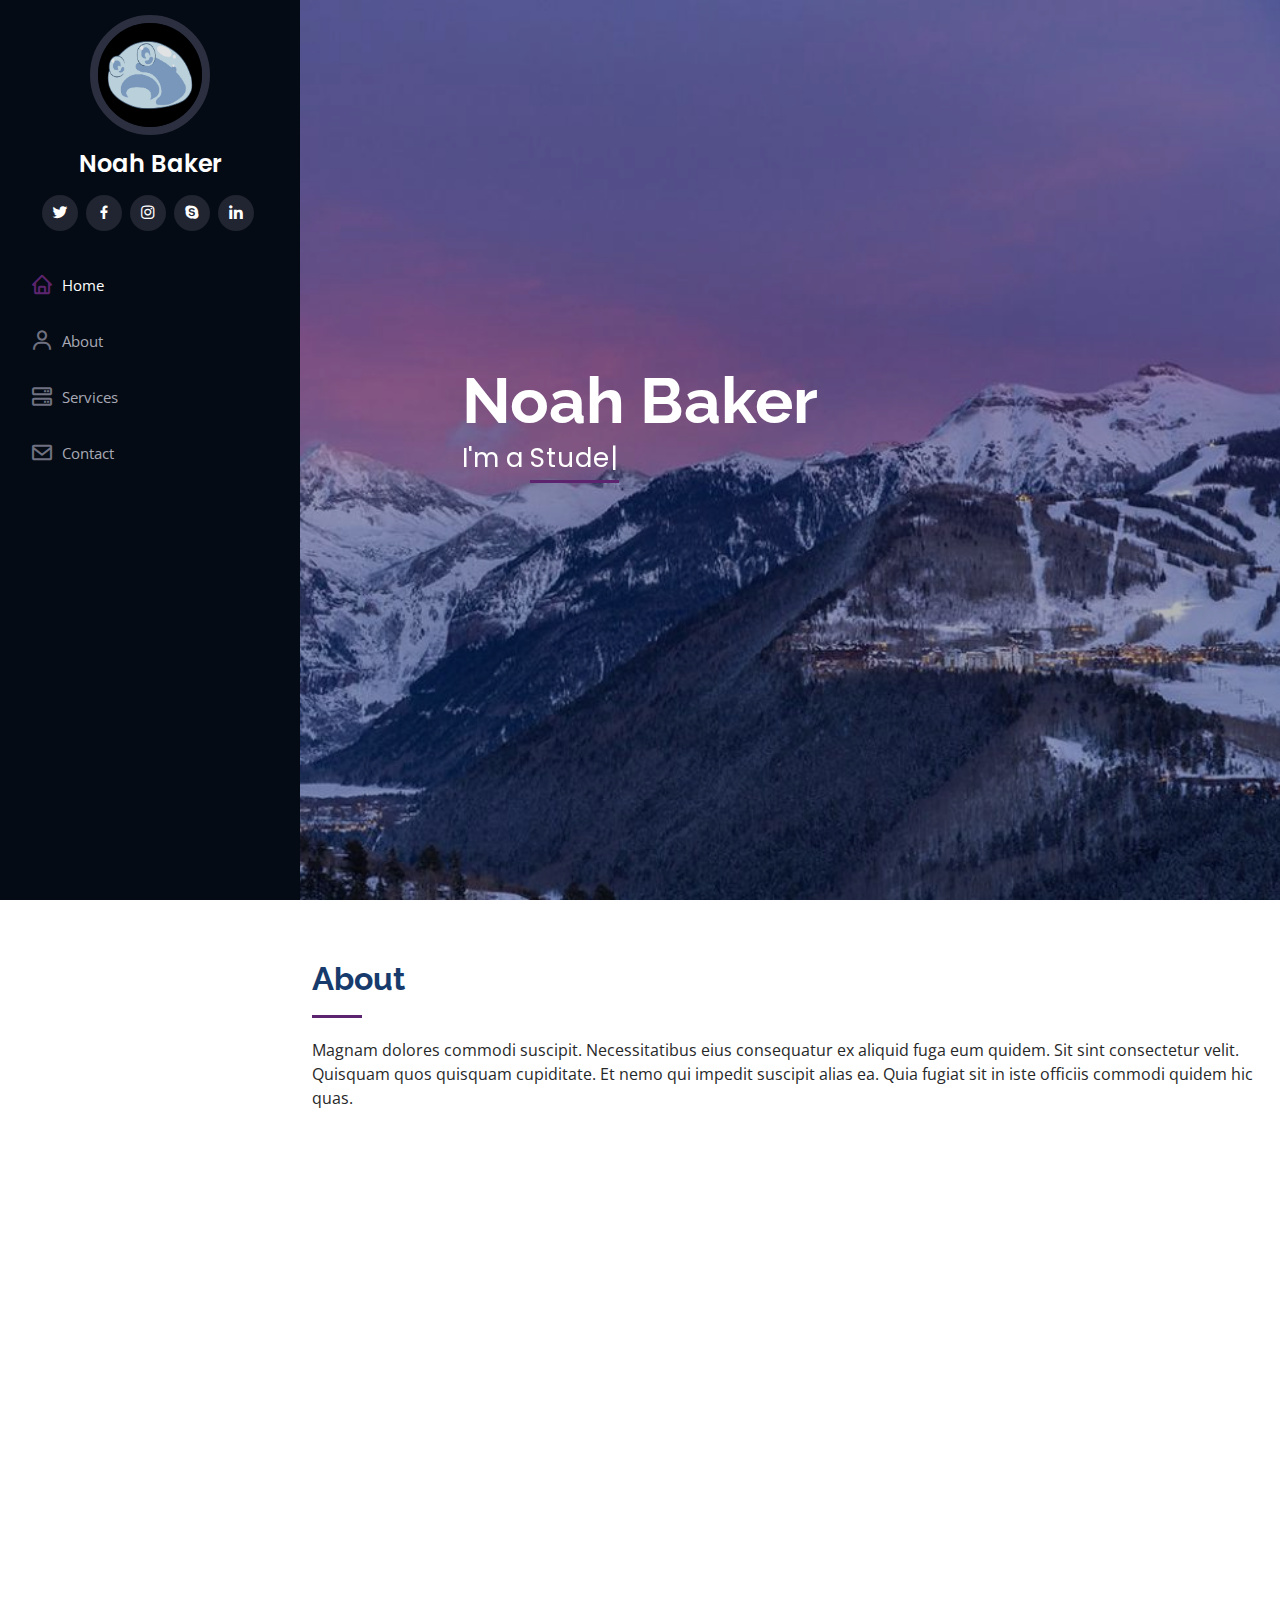
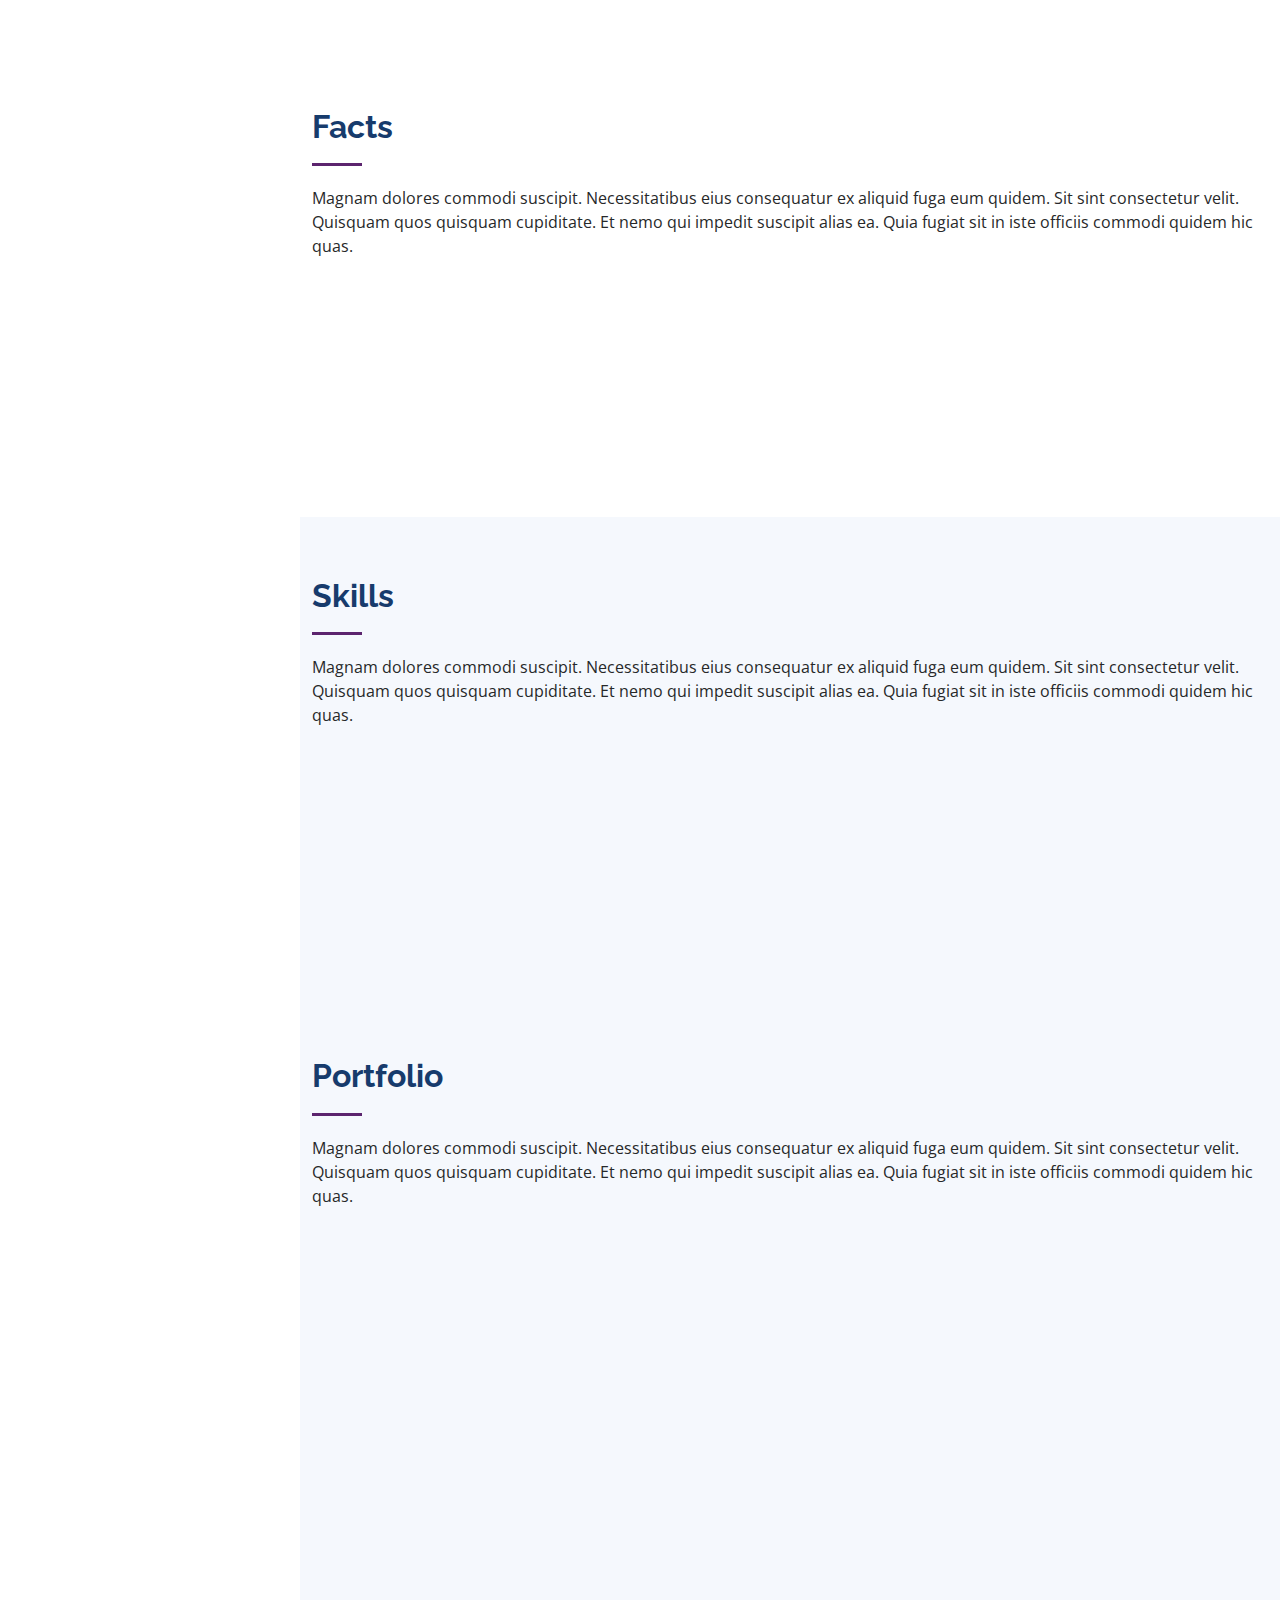
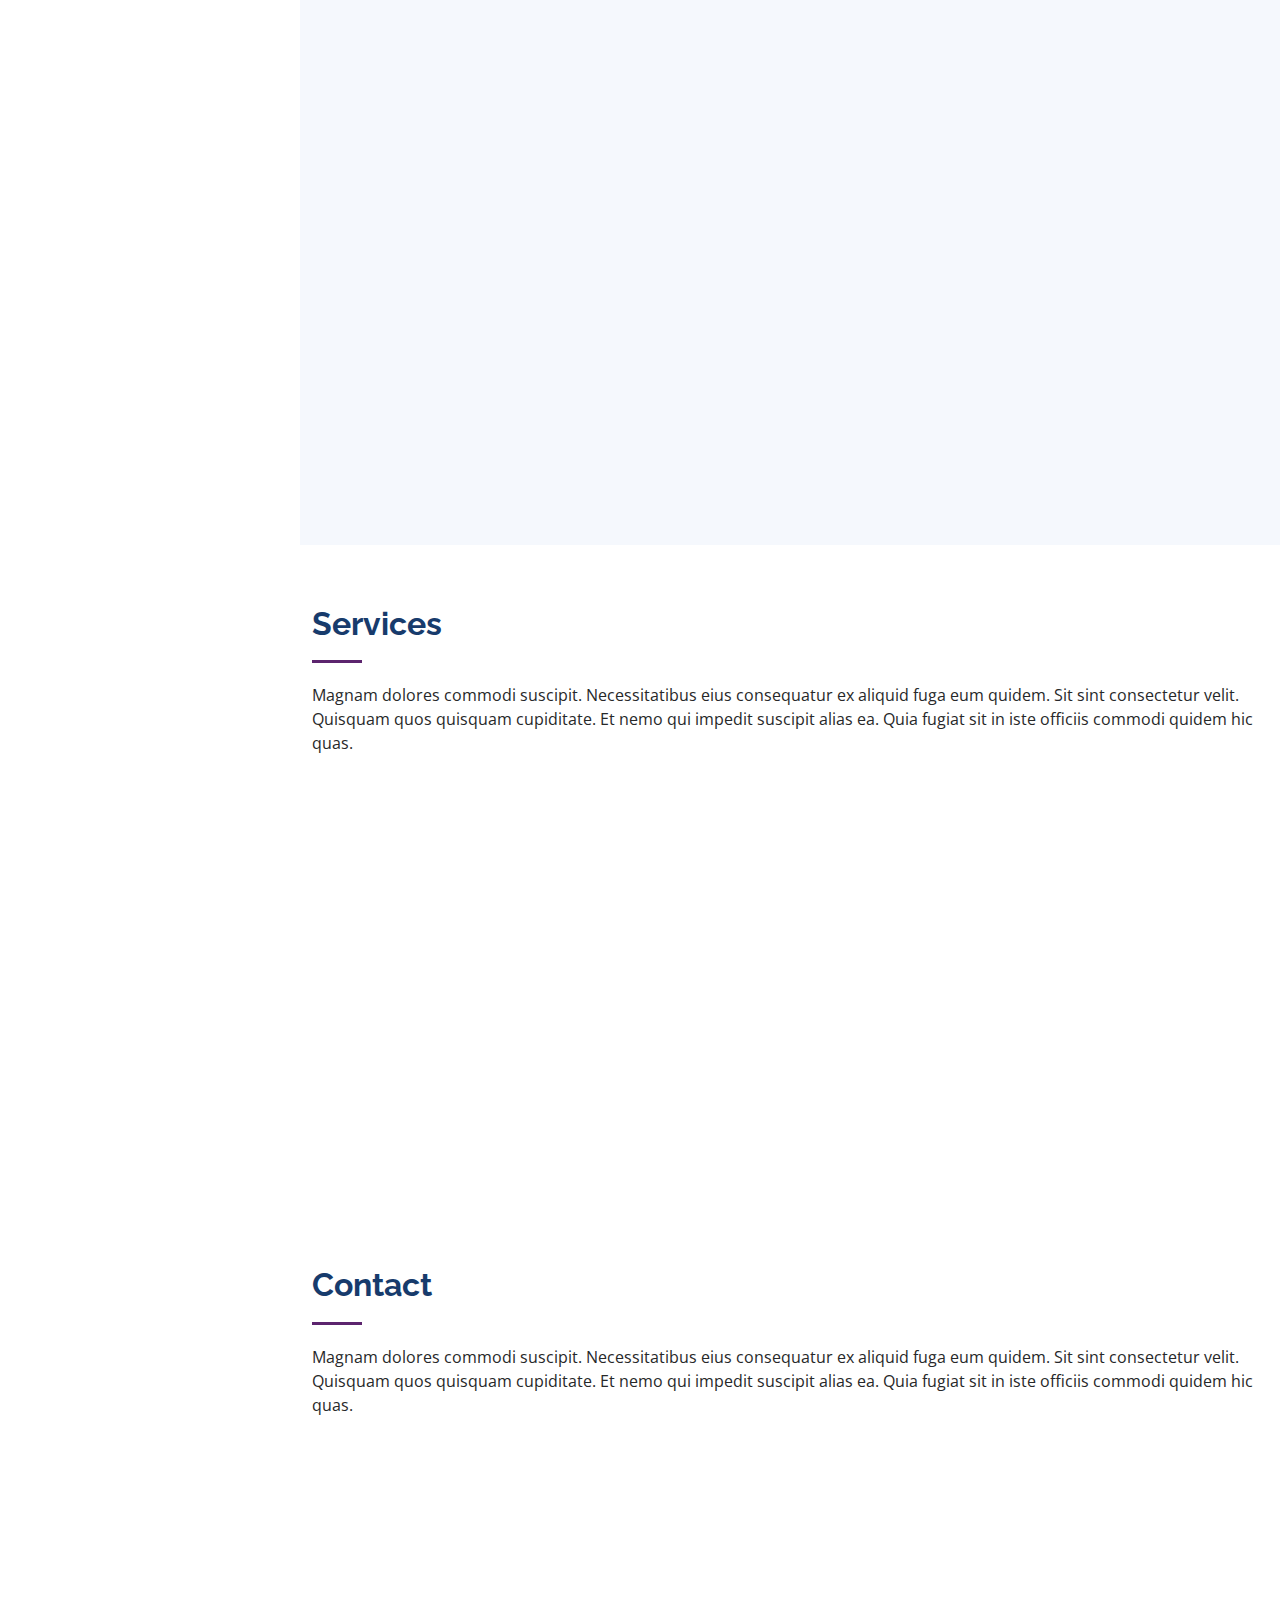
==== commit 2a4beee4: "deleted testimonials and resume, changed blues to purple" ====
--- a/index.html
+++ b/index.html
@@ -5,7 +5,7 @@
   <meta charset="utf-8">
   <meta content="width=device-width, initial-scale=1.0" name="viewport">
 
-  <title>Noah Baker Portfolio</title>
+  <title>Noah Baker Porp - Index</title>
   <meta content="" name="description">
   <meta content="" name="keywords">
 
@@ -60,8 +60,8 @@
         <ul>
           <li><a href="#hero" class="nav-link scrollto active"><i class="bx bx-home"></i> <span>Home</span></a></li>
           <li><a href="#about" class="nav-link scrollto"><i class="bx bx-user"></i> <span>About</span></a></li>
-          <li><a href="#resume" class="nav-link scrollto"><i class="bx bx-file-blank"></i> <span>Resume</span></a></li>
-          <li><a href="#portfolio" class="nav-link scrollto"><i class="bx bx-book-content"></i> <span>Portfolio</span></a></li>
+          <!-- <li><a href="#resume" class="nav-link scrollto"><i class="bx bx-file-blank"></i> <span>Resume</span></a></li>
+          <li><a href="#portfolio" class="nav-link scrollto"><i class="bx bx-book-content"></i> <span>Portfolio</span></a></li> -->
           <li><a href="#services" class="nav-link scrollto"><i class="bx bx-server"></i> <span>Services</span></a></li>
           <li><a href="#contact" class="nav-link scrollto"><i class="bx bx-envelope"></i> <span>Contact</span></a></li>
         </ul>
@@ -73,7 +73,7 @@
   <section id="hero" class="d-flex flex-column justify-content-center align-items-center">
     <div class="hero-container" data-aos="fade-in">
       <h1>Noah Baker</h1>
-      <p>I'm a <span class="typed" data-typed-items="Data Science Tutor, Mobile App Developer, Web Development Coach"></span></p>
+      <p>I'm a <span class="typed" data-typed-items="Student, Artist, Writer"></span></p>
     </div>
   </section><!-- End Hero -->
 
@@ -93,7 +93,7 @@
             <img src="assets/img/profile-img.jpg" class="img-fluid" alt="">
           </div>
           <div class="col-lg-8 pt-4 pt-lg-0 content" data-aos="fade-left">
-            <h3>Data Scientist &amp; Mobile App Developer</h3>
+            <h3>Writer &amp; Artist</h3>
             <p class="font-italic">
               Lorem ipsum dolor sit amet, consectetur adipiscing elit, sed do eiusmod tempor incididunt ut labore et dolore
               magna aliqua.
@@ -101,18 +101,17 @@
             <div class="row">
               <div class="col-lg-6">
                 <ul>
-                  <li><i class="bi bi-chevron-right"></i> <strong>Birthday:</strong> <span>June 1993</span></li>
-                  <li><i class="bi bi-chevron-right"></i> <strong>Website:</strong> <span>https://ryan.zernach.com</span></li>
-                  <li><i class="bi bi-chevron-right"></i> <strong>Phone:</strong> <span>(470) 253-4592</span></li>
-                  <li><i class="bi bi-chevron-right"></i> <strong>Location:</strong> <span>Remote, Miami Beach, Florida, USA</span></li>
+                  <li><i class="bi bi-chevron-right"></i> <strong>Birthday:</strong> <span>May 2008</span></li>
+                  <li><i class="bi bi-chevron-right"></i> <strong>Website:</strong> <span>https://noah-b-baker.github.io/</span></li>
+                  <li><i class="bi bi-chevron-right"></i> <strong>Phone:</strong> <span>(678) 350-6017</span></li>
+                  <li><i class="bi bi-chevron-right"></i> <strong>Location:</strong> <span>Remote, Telluride, Colorado, USA</span></li>
                 </ul>
               </div>
               <div class="col-lg-6">
                 <ul>
-                  <li><i class="bi bi-chevron-right"></i> <strong>Age:</strong> <span>27</span></li>
+                  <li><i class="bi bi-chevron-right"></i> <strong>Age:</strong> <span>12</span></li>
                   <!-- <li><i class="bi bi-chevron-right"></i> <strong>Degree:</strong> <span>Teach</span></li> -->
-                  <li><i class="bi bi-chevron-right"></i> <strong>Email:</strong> <span>Ryan@Zernach.com</span></li>
-                  <li><i class="bi bi-chevron-right"></i> <strong>Freelance:</strong> <span>Available</span></li>
+                  <li><i class="bi bi-chevron-right"></i> <strong>Email:</strong> <span>purplejet8@gmail.com</span></li>
                 </ul>
               </div>
             </div>
@@ -241,7 +240,7 @@
     </section><!-- End Skills Section -->
 
     <!-- ======= Resume Section ======= -->
-    <section id="resume" class="resume">
+    <!-- <section id="resume" class="resume">
       <div class="container">
 
         <div class="section-title">
@@ -304,7 +303,8 @@
         </div>
 
       </div>
-    </section><!-- End Resume Section -->
+    </section> -->
+    <!-- End Resume Section -->
 
     <!-- ======= Portfolio Section ======= -->
     <section id="portfolio" class="portfolio section-bg">
@@ -469,7 +469,7 @@
     </section><!-- End Services Section -->
 
     <!-- ======= Testimonials Section ======= -->
-    <section id="testimonials" class="testimonials section-bg">
+    <!-- <section id="testimonials" class="testimonials section-bg">
       <div class="container">
 
         <div class="section-title">
@@ -491,7 +491,7 @@
                 <h3>Saul Goodman</h3>
                 <h4>Ceo &amp; Founder</h4>
               </div>
-            </div><!-- End testimonial item -->
+            </div><!-- End testimonial item 
 
             <div class="swiper-slide">
               <div class="testimonial-item" data-aos="fade-up" data-aos-delay="100">
@@ -504,7 +504,7 @@
                 <h3>Sara Wilsson</h3>
                 <h4>Designer</h4>
               </div>
-            </div><!-- End testimonial item -->
+            </div><!-- End testimonial item 
 
             <div class="swiper-slide">
               <div class="testimonial-item" data-aos="fade-up" data-aos-delay="200">
@@ -517,7 +517,7 @@
                 <h3>Jena Karlis</h3>
                 <h4>Store Owner</h4>
               </div>
-            </div><!-- End testimonial item -->
+            </div><!-- End testimonial item -
 
             <div class="swiper-slide">
               <div class="testimonial-item" data-aos="fade-up" data-aos-delay="300">
@@ -530,7 +530,7 @@
                 <h3>Matt Brandon</h3>
                 <h4>Freelancer</h4>
               </div>
-            </div><!-- End testimonial item -->
+            </div><!-- End testimonial item --
 
             <div class="swiper-slide">
               <div class="testimonial-item" data-aos="fade-up" data-aos-delay="400">
@@ -543,14 +543,15 @@
                 <h3>John Larson</h3>
                 <h4>Entrepreneur</h4>
               </div>
-            </div><!-- End testimonial item -->
+            </div><!-- End testimonial item --
 
           </div>
           <div class="swiper-pagination"></div>
         </div>
 
       </div>
-    </section><!-- End Testimonials Section -->
+    </section> -->
+    <!-- End Testimonials Section -->
 
     <!-- ======= Contact Section ======= -->
     <section id="contact" class="contact">
--- a/assets/css/style.css
+++ b/assets/css/style.css
@@ -14,12 +14,12 @@
 }
 
 a {
-  color: #149ddd;
+  color: #5C246E;
   text-decoration: none;
 }
 
 a:hover {
-  color: #37b3ed;
+  color: #5C246E;
   text-decoration: none;
 }
 
@@ -37,7 +37,7 @@
   right: 15px;
   bottom: 15px;
   z-index: 996;
-  background: #149ddd;
+  background: #5C246E;
   width: 40px;
   height: 40px;
   border-radius: 50px;
@@ -51,7 +51,7 @@
 }
 
 .back-to-top:hover {
-  background: #2eafec;
+  background: #5C246E;
   color: #fff;
 }
 
@@ -115,7 +115,7 @@
 }
 
 #header .profile .social-links a:hover {
-  background: #149ddd;
+  background: #5C246E;
   color: #fff;
   text-decoration: none;
 }
@@ -174,7 +174,7 @@
 }
 
 .nav-menu a:hover i, .nav-menu .active i, .nav-menu li:hover > a i {
-  color: #149ddd;
+  color: #5C246E;
 }
 
 /* Mobile Navigation */
@@ -187,7 +187,7 @@
   font-size: 24px;
   transition: all 0.4s;
   outline: none !important;
-  background-color: #149ddd;
+  background-color: #5C246E;
   color: #fff;
   width: 40px;
   height: 40px;
@@ -253,7 +253,8 @@
   color: #fff;
   padding-bottom: 4px;
   letter-spacing: 1px;
-  border-bottom: 3px solid #149ddd;
+  border-bottom: 3px solid #5C246E;
+  
 }
 
 @media (min-width: 1024px) {
@@ -305,7 +306,7 @@
   display: block;
   width: 50px;
   height: 3px;
-  background: #149ddd;
+  background: #5C246E;
   bottom: 0;
   left: 0;
 }
@@ -341,7 +342,7 @@
 .about .content ul i {
   font-size: 16px;
   margin-right: 5px;
-  color: #149ddd;
+  color: #5C246E;
   line-height: 0;
 }
 
@@ -364,7 +365,7 @@
 .facts .count-box i {
   display: block;
   font-size: 44px;
-  color: #149ddd;
+  color: #5C246E;
   float: left;
   line-height: 0;
 }
@@ -434,7 +435,7 @@
   width: 1px;
   height: 10px;
   transition: .9s;
-  background-color: #149ddd;
+  background-color: #5C246E;
 }
 
 /*--------------------------------------------------------------
@@ -529,7 +530,7 @@
 }
 
 .portfolio #portfolio-flters li:hover, .portfolio #portfolio-flters li.filter-active {
-  color: #149ddd;
+  color: #5C246E;
 }
 
 .portfolio #portfolio-flters li:last-child {
@@ -619,11 +620,11 @@
   height: 12px;
   background-color: #fff;
   opacity: 1;
-  border: 1px solid #149ddd;
+  border: 1px solid #5C246E;
 }
 
 .portfolio-details .portfolio-details-slider .swiper-pagination .swiper-pagination-bullet-active {
-  background-color: #149ddd;
+  background-color: #5C246E;
 }
 
 .portfolio-details .portfolio-info {
@@ -677,10 +678,10 @@
   justify-content: center;
   width: 54px;
   height: 54px;
-  background: #149ddd;
+  background: #5C246E;
   border-radius: 50%;
   transition: 0.5s;
-  border: 1px solid #149ddd;
+  border: 1px solid #5C246E;
 }
 
 .services .icon i {
@@ -694,7 +695,7 @@
 }
 
 .services .icon-box:hover .icon i {
-  color: #149ddd;
+  color: #5C246E;
 }
 
 .services .title {
@@ -709,7 +710,7 @@
 }
 
 .services .title a:hover {
-  color: #149ddd;
+  color: #5C246E;
 }
 
 .services .description {
@@ -797,11 +798,11 @@
   height: 12px;
   background-color: #fff;
   opacity: 1;
-  border: 1px solid #149ddd;
+  border: 1px solid #5C246E;
 }
 
 .testimonials .swiper-pagination .swiper-pagination-bullet-active {
-  background-color: #149ddd;
+  background-color: #5C246E;
 }
 
 /*--------------------------------------------------------------
@@ -820,7 +821,7 @@
 
 .contact .info i {
   font-size: 20px;
-  color: #149ddd;
+  color: #5C246E;
   float: left;
   width: 44px;
   height: 44px;
@@ -871,12 +872,12 @@
 }
 
 .contact .info .social-links a:hover {
-  background: #149ddd;
+  background: #5C246E;
   color: #fff;
 }
 
 .contact .info .email:hover i, .contact .info .address:hover i, .contact .info .phone:hover i {
-  background: #149ddd;
+  background: #5C246E;
   color: #fff;
 }
 
@@ -964,7 +965,7 @@
 }
 
 .contact .php-email-form button[type="submit"] {
-  background: #149ddd;
+  background: #5C246E;
   border: 0;
   padding: 10px 24px;
   color: #fff;
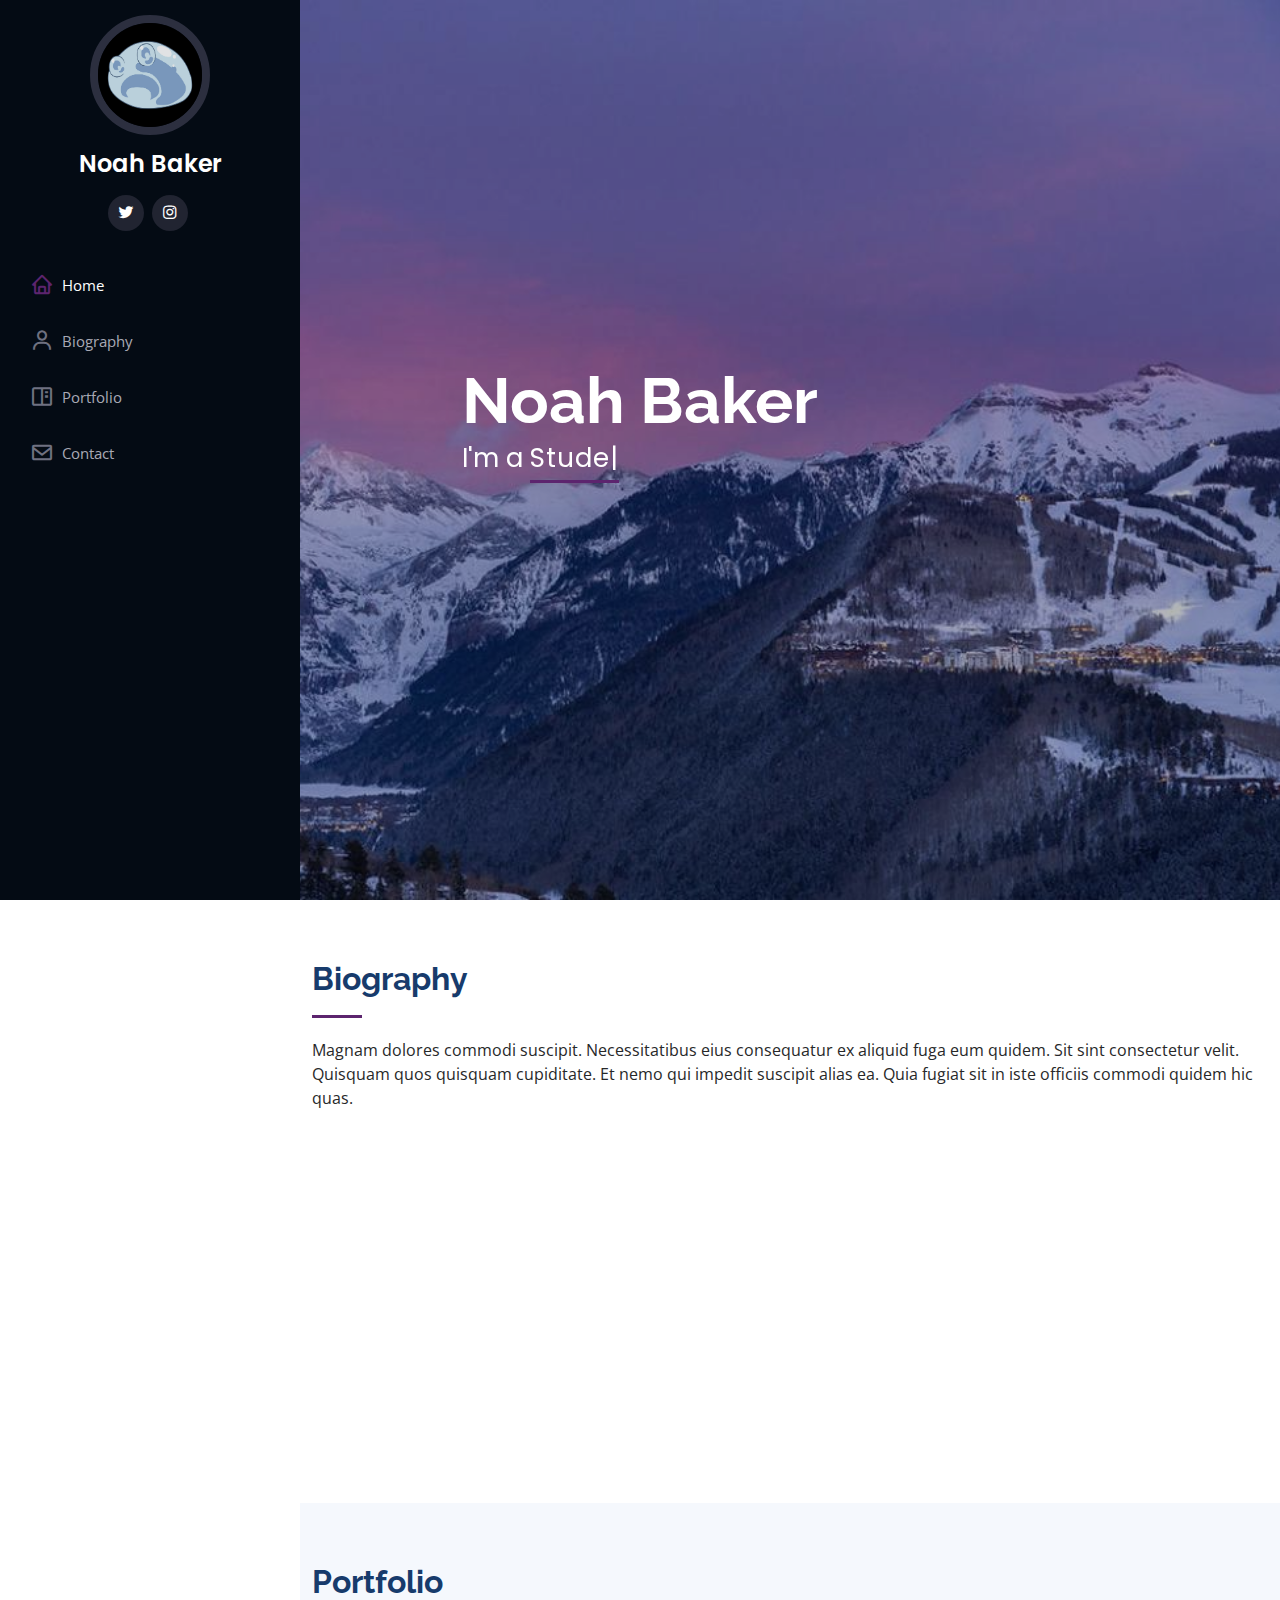
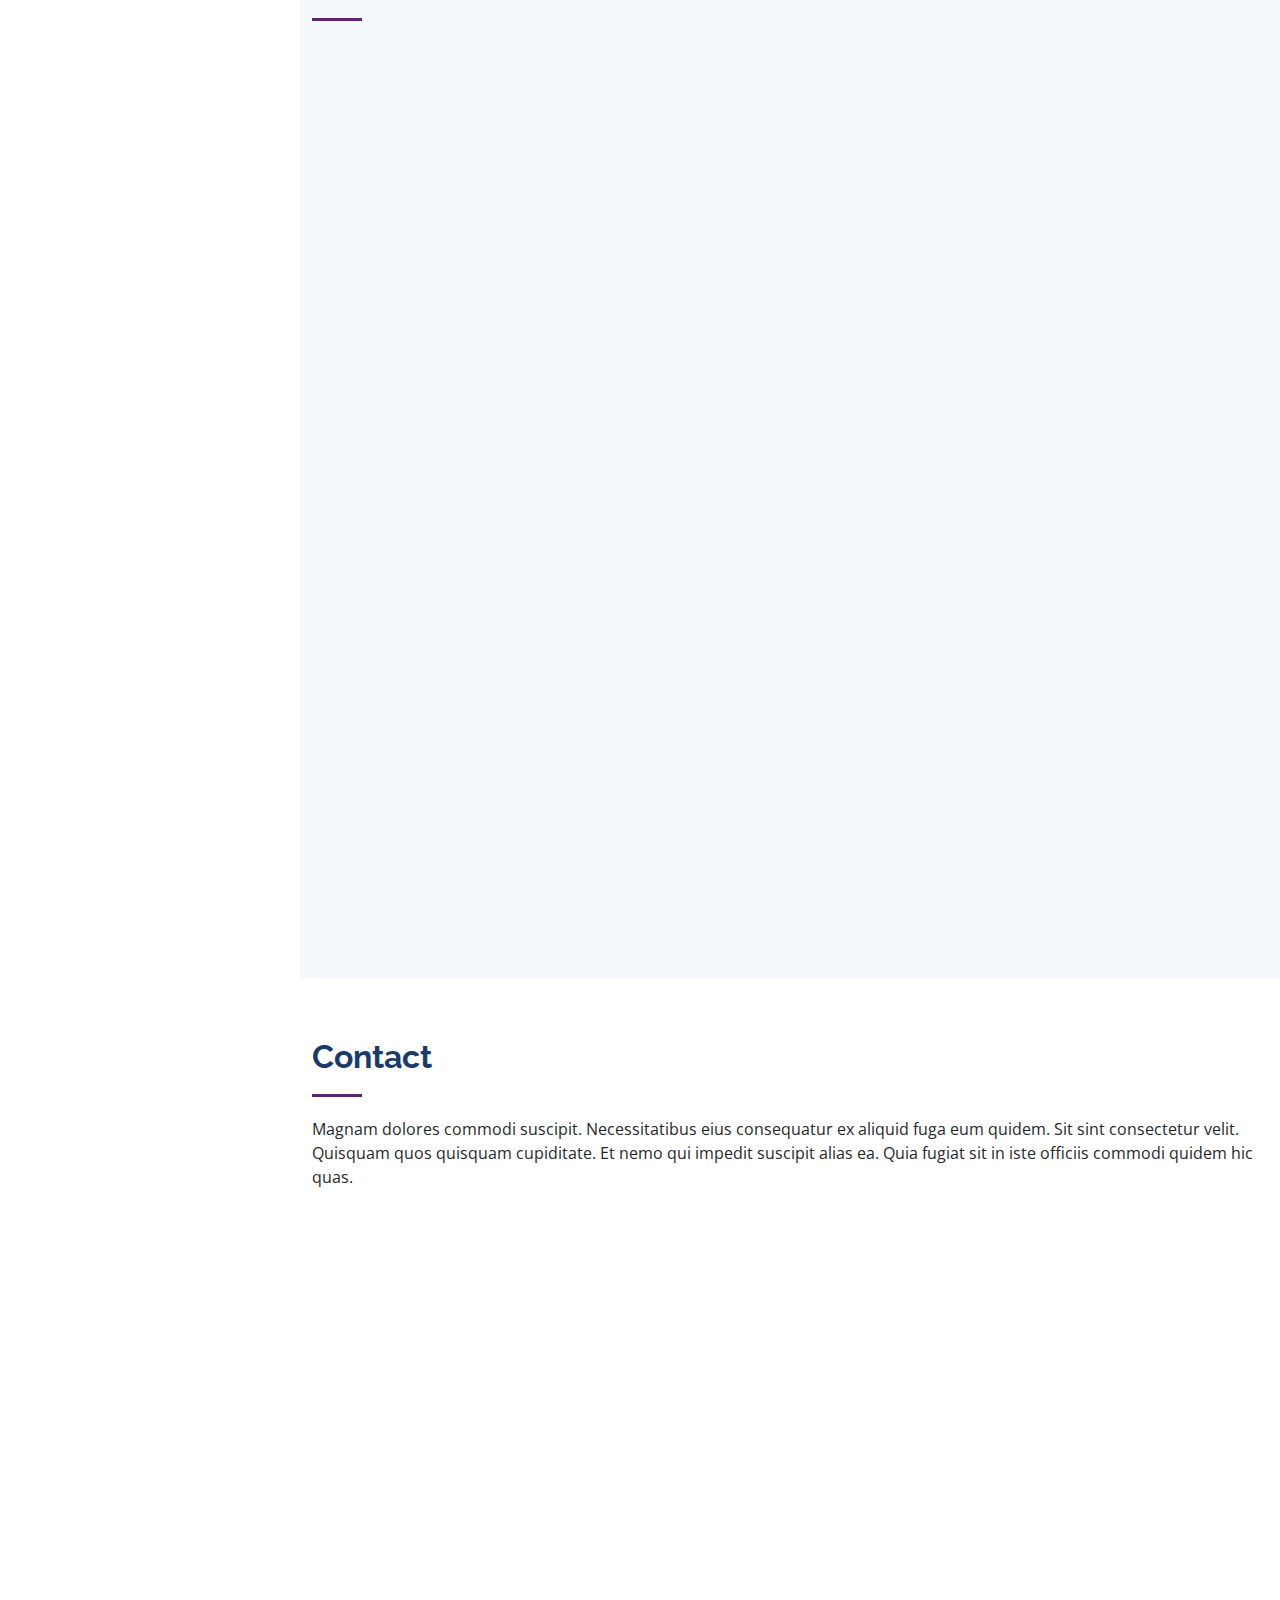
==== commit 3d60ffe2: "wednesday checkpoint" ====
--- a/index.html
+++ b/index.html
@@ -5,7 +5,7 @@
   <meta charset="utf-8">
   <meta content="width=device-width, initial-scale=1.0" name="viewport">
 
-  <title>Noah Baker Porp - Index</title>
+  <title>Noah Baker Portfolio</title>
   <meta content="" name="description">
   <meta content="" name="keywords">
 
@@ -48,21 +48,17 @@
         <img src="assets/img/profile-img.jpg" alt="" class="img-fluid rounded-circle">
         <h1 class="text-light"><a href="index.html">Noah Baker</a></h1>
         <div class="social-links mt-3 text-center">
-          <a href="#" class="twitter"><i class="bx bxl-twitter"></i></a>
-          <a href="#" class="facebook"><i class="bx bxl-facebook"></i></a>
-          <a href="#" class="instagram"><i class="bx bxl-instagram"></i></a>
-          <a href="#" class="google-plus"><i class="bx bxl-skype"></i></a>
-          <a href="#" class="linkedin"><i class="bx bxl-linkedin"></i></a>
+          <a href="https://twitter.com/purplejet8" class="twitter"><i class="bx bxl-twitter"></i></a>         
+          <a href="https://www.instagram.com/targetthekillers/" class="instagram"><i class="bx bxl-instagram"></i></a>
         </div>
       </div>
 
       <nav id="navbar" class="nav-menu navbar">
         <ul>
           <li><a href="#hero" class="nav-link scrollto active"><i class="bx bx-home"></i> <span>Home</span></a></li>
-          <li><a href="#about" class="nav-link scrollto"><i class="bx bx-user"></i> <span>About</span></a></li>
-          <!-- <li><a href="#resume" class="nav-link scrollto"><i class="bx bx-file-blank"></i> <span>Resume</span></a></li>
-          <li><a href="#portfolio" class="nav-link scrollto"><i class="bx bx-book-content"></i> <span>Portfolio</span></a></li> -->
-          <li><a href="#services" class="nav-link scrollto"><i class="bx bx-server"></i> <span>Services</span></a></li>
+          <li><a href="#Biography" class="nav-link scrollto"><i class="bx bx-user"></i> <span>Biography</span></a></li>
+          <!-- <li><a href="#resume" class="nav-link scrollto"><i class="bx bx-file-blank"></i> <span>Resume</span></a></li>-->
+          <li><a href="#portfolio" class="nav-link scrollto"><i class="bx bx-book-content"></i> <span>Portfolio</span></a></li> 
           <li><a href="#contact" class="nav-link scrollto"><i class="bx bx-envelope"></i> <span>Contact</span></a></li>
         </ul>
       </nav><!-- .nav-menu -->
@@ -79,12 +75,12 @@
 
   <main id="main">
 
-    <!-- ======= About Section ======= -->
-    <section id="about" class="about">
-      <div class="container">
-
-        <div class="section-title">
-          <h2>About</h2>
+    <!-- ======= Biography Section ======= -->
+    <section id="Biography" class="Biography">
+      <div class="container">
+
+        <div class="section-title">
+          <h2>Biography</h2>
           <p>Magnam dolores commodi suscipit. Necessitatibus eius consequatur ex aliquid fuga eum quidem. Sit sint consectetur velit. Quisquam quos quisquam cupiditate. Et nemo qui impedit suscipit alias ea. Quia fugiat sit in iste officiis commodi quidem hic quas.</p>
         </div>
 
@@ -100,19 +96,8 @@
             </p>
             <div class="row">
               <div class="col-lg-6">
-                <ul>
-                  <li><i class="bi bi-chevron-right"></i> <strong>Birthday:</strong> <span>May 2008</span></li>
-                  <li><i class="bi bi-chevron-right"></i> <strong>Website:</strong> <span>https://noah-b-baker.github.io/</span></li>
-                  <li><i class="bi bi-chevron-right"></i> <strong>Phone:</strong> <span>(678) 350-6017</span></li>
-                  <li><i class="bi bi-chevron-right"></i> <strong>Location:</strong> <span>Remote, Telluride, Colorado, USA</span></li>
-                </ul>
               </div>
               <div class="col-lg-6">
-                <ul>
-                  <li><i class="bi bi-chevron-right"></i> <strong>Age:</strong> <span>12</span></li>
-                  <!-- <li><i class="bi bi-chevron-right"></i> <strong>Degree:</strong> <span>Teach</span></li> -->
-                  <li><i class="bi bi-chevron-right"></i> <strong>Email:</strong> <span>purplejet8@gmail.com</span></li>
-                </ul>
               </div>
             </div>
             <p>
@@ -123,58 +108,12 @@
         </div>
 
       </div>
-    </section><!-- End About Section -->
-
-    <!-- ======= Facts Section ======= -->
-    <section id="facts" class="facts">
-      <div class="container">
-
-        <div class="section-title">
-          <h2>Facts</h2>
-          <p>Magnam dolores commodi suscipit. Necessitatibus eius consequatur ex aliquid fuga eum quidem. Sit sint consectetur velit. Quisquam quos quisquam cupiditate. Et nemo qui impedit suscipit alias ea. Quia fugiat sit in iste officiis commodi quidem hic quas.</p>
-        </div>
-
-        <div class="row no-gutters">
-
-          <div class="col-lg-3 col-md-6 d-md-flex align-items-md-stretch" data-aos="fade-up">
-            <div class="count-box">
-              <i class="bi bi-emoji-smile"></i>
-              <span data-purecounter-start="0" data-purecounter-end="232" data-purecounter-duration="1" class="purecounter"></span>
-              <p><strong>Happy Clients</strong> consequuntur quae</p>
-            </div>
-          </div>
-
-          <div class="col-lg-3 col-md-6 d-md-flex align-items-md-stretch" data-aos="fade-up" data-aos-delay="100">
-            <div class="count-box">
-              <i class="bi bi-journal-richtext"></i>
-              <span data-purecounter-start="0" data-purecounter-end="521" data-purecounter-duration="1" class="purecounter"></span>
-              <p><strong>Projects</strong> adipisci atque cum quia aut</p>
-            </div>
-          </div>
-
-          <div class="col-lg-3 col-md-6 d-md-flex align-items-md-stretch" data-aos="fade-up" data-aos-delay="200">
-            <div class="count-box">
-              <i class="bi bi-headset"></i>
-              <span data-purecounter-start="0" data-purecounter-end="1453" data-purecounter-duration="1" class="purecounter"></span>
-              <p><strong>Hours Of Support</strong> aut commodi quaerat</p>
-            </div>
-          </div>
-
-          <div class="col-lg-3 col-md-6 d-md-flex align-items-md-stretch" data-aos="fade-up" data-aos-delay="300">
-            <div class="count-box">
-              <i class="bi bi-people"></i>
-              <span data-purecounter-start="0" data-purecounter-end="32" data-purecounter-duration="1" class="purecounter"></span>
-              <p><strong>Hard Workers</strong> rerum asperiores dolor</p>
-            </div>
-          </div>
-
-        </div>
-
-      </div>
-    </section><!-- End Facts Section -->
+    </section><!-- End Biography Section -->
+
+   
 
     <!-- ======= Skills Section ======= -->
-    <section id="skills" class="skills section-bg">
+    <!-- <section id="skills" class="skills section-bg">
       <div class="container">
 
         <div class="section-title">
@@ -236,8 +175,9 @@
 
         </div>
 
-      </div>
-    </section><!-- End Skills Section -->
+      </div> 
+    </section> -->
+    <!-- End Skills Section -->
 
     <!-- ======= Resume Section ======= -->
     <!-- <section id="resume" class="resume">
@@ -312,16 +252,16 @@
 
         <div class="section-title">
           <h2>Portfolio</h2>
-          <p>Magnam dolores commodi suscipit. Necessitatibus eius consequatur ex aliquid fuga eum quidem. Sit sint consectetur velit. Quisquam quos quisquam cupiditate. Et nemo qui impedit suscipit alias ea. Quia fugiat sit in iste officiis commodi quidem hic quas.</p>
+          <!-- <p>Magnam dolores commodi suscipit. Necessitatibus eius consequatur ex aliquid fuga eum quidem. Sit sint consectetur velit. Quisquam quos quisquam cupiditate. Et nemo qui impedit suscipit alias ea. Quia fugiat sit in iste officiis commodi quidem hic quas.</p> -->
         </div>
 
         <div class="row" data-aos="fade-up">
           <div class="col-lg-12 d-flex justify-content-center">
             <ul id="portfolio-flters">
               <li data-filter="*" class="filter-active">All</li>
-              <li data-filter=".filter-app">App</li>
-              <li data-filter=".filter-card">Card</li>
-              <li data-filter=".filter-web">Web</li>
+              <li data-filter=".filter-app">Art</li>
+              <li data-filter=".filter-card">Writing</li>
+              <li data-filter=".filter-web">Code</li>
             </ul>
           </div>
         </div>
@@ -424,7 +364,7 @@
     </section><!-- End Portfolio Section -->
 
     <!-- ======= Services Section ======= -->
-    <section id="services" class="services">
+    <!-- <section id=#Portg" class=#Portg">
       <div class="container">
 
         <div class="section-title">
@@ -466,7 +406,8 @@
         </div>
 
       </div>
-    </section><!-- End Services Section -->
+    </section>-->
+    <!-- End Services Section -->
 
     <!-- ======= Testimonials Section ======= -->
     <!-- <section id="testimonials" class="testimonials section-bg">
@@ -569,22 +510,22 @@
               <div class="address">
                 <i class="bi bi-geo-alt"></i>
                 <h4>Location:</h4>
-                <p>A108 Adam Street, New York, NY 535022</p>
+                <p>Remote, Telluride, Colorado</p>
               </div>
 
               <div class="email">
                 <i class="bi bi-envelope"></i>
                 <h4>Email:</h4>
-                <p>info@example.com</p>
+                <p>purplejet8@gmail.com</p>
               </div>
 
               <div class="phone">
                 <i class="bi bi-phone"></i>
                 <h4>Call:</h4>
-                <p>+1 5589 55488 55s</p>
-              </div>
-
-              <iframe src="https://www.google.com/maps/embed?pb=!1m14!1m8!1m3!1d12097.433213460943!2d-74.0062269!3d40.7101282!3m2!1i1024!2i768!4f13.1!3m3!1m2!1s0x0%3A0xb89d1fe6bc499443!2sDowntown+Conference+Center!5e0!3m2!1smk!2sbg!4v1539943755621" frameborder="0" style="border:0; width: 100%; height: 290px;" allowfullscreen></iframe>
+                <p>+1 (678) 350-6017</p>
+              </div>
+
+              <!-- <iframe src="https://www.google.com/maps/embed?pb=!1m14!1m8!1m3!1d12097.433213460943!2d-74.0062269!3d40.7101282!3m2!1i1024!2i768!4f13.1!3m3!1m2!1s0x0%3A0xb89d1fe6bc499443!2sDowntown+Conference+Center!5e0!3m2!1smk!2sbg!4v1539943755621" frameborder="0" style="border:0; width: 100%; height: 290px;" allowfullscreen></iframe> -->
             </div>
 
           </div>
--- a/assets/css/style.css
+++ b/assets/css/style.css
@@ -573,17 +573,17 @@
   color: #fff;
   font-size: 28px;
   text-align: center;
-  background: rgba(20, 157, 221, 0.75);
+  background: #5C246E;
   transition: 0.3s;
   width: 50%;
 }
 
 .portfolio .portfolio-wrap .portfolio-links a:hover {
-  background: rgba(20, 157, 221, 0.95);
+  background: #5C246E;
 }
 
 .portfolio .portfolio-wrap .portfolio-links a + a {
-  border-left: 1px solid #37b3ed;
+  border-left: 1px solid #5C246E;
 }
 
 .portfolio .portfolio-wrap:hover::before {
@@ -974,7 +974,7 @@
 }
 
 .contact .php-email-form button[type="submit"]:hover {
-  background: #37b3ed;
+  background: #5C246E;
 }
 
 @-webkit-keyframes animate-loading {
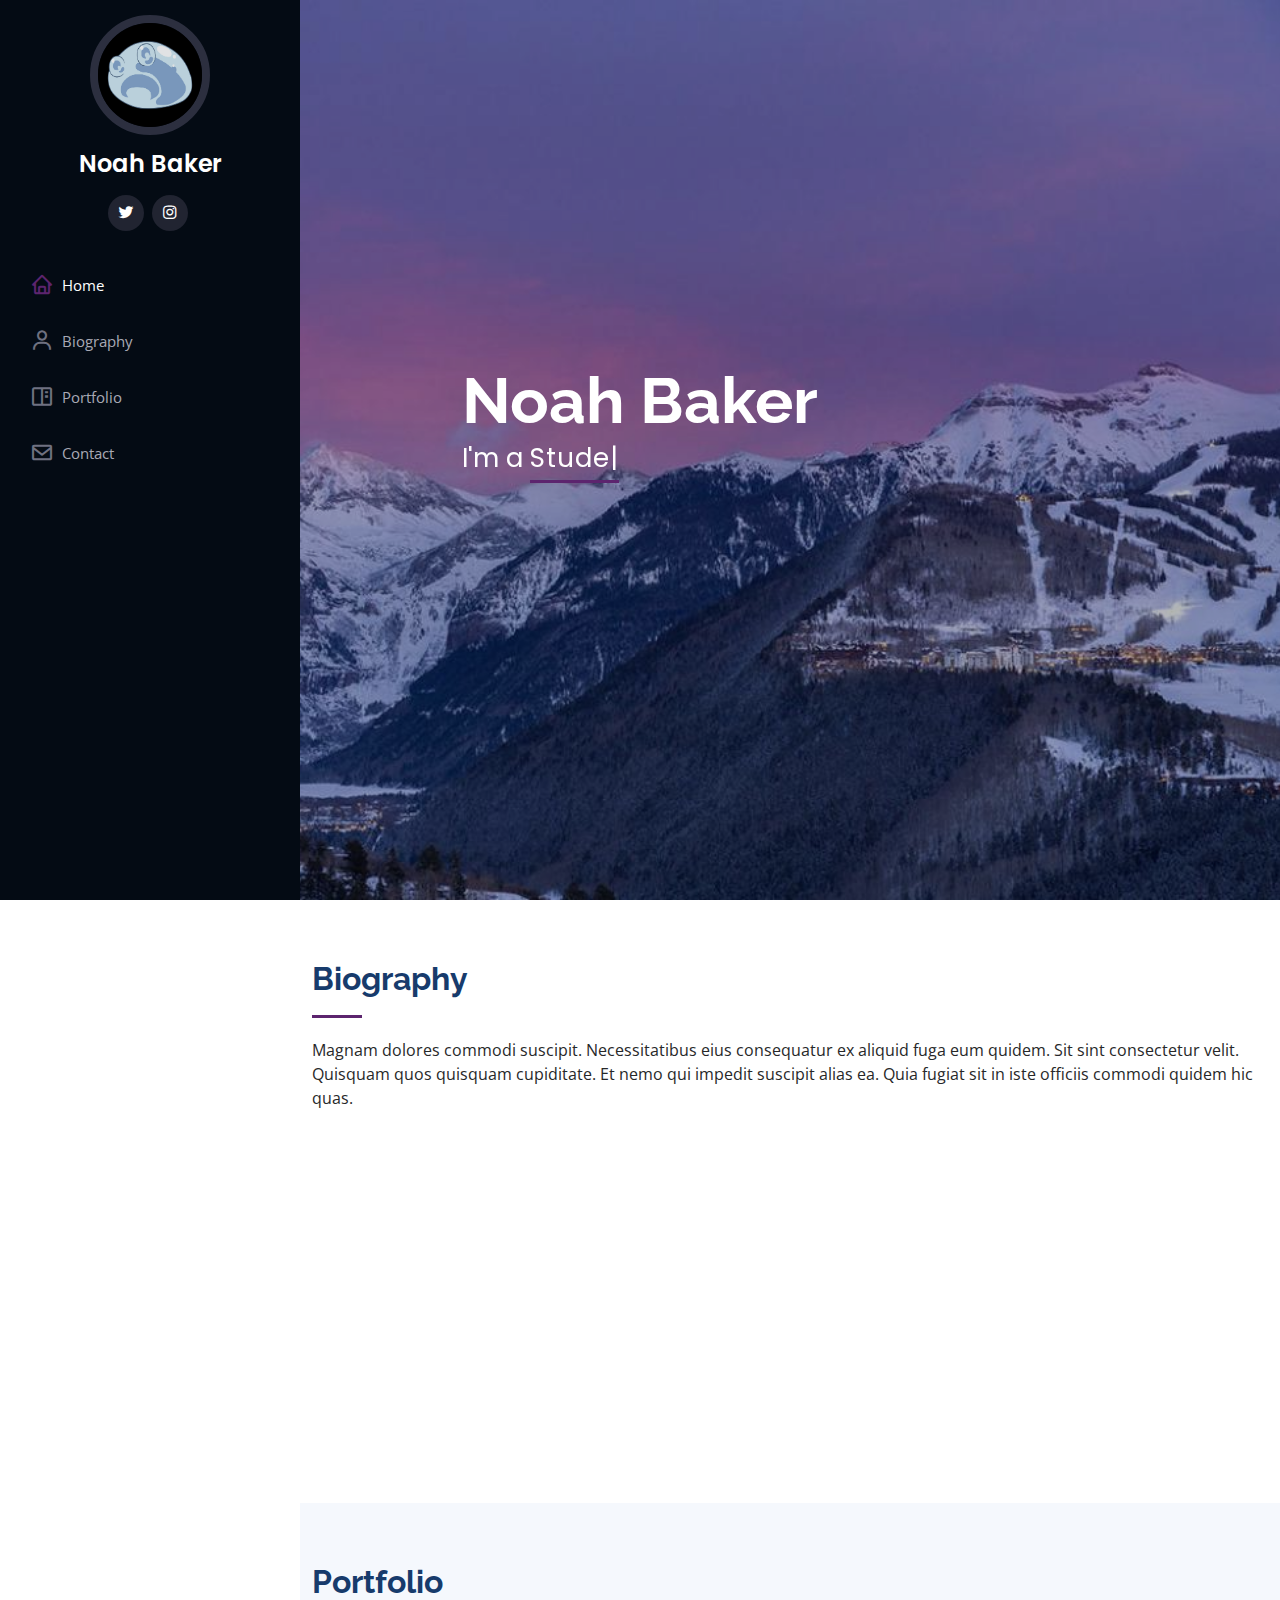
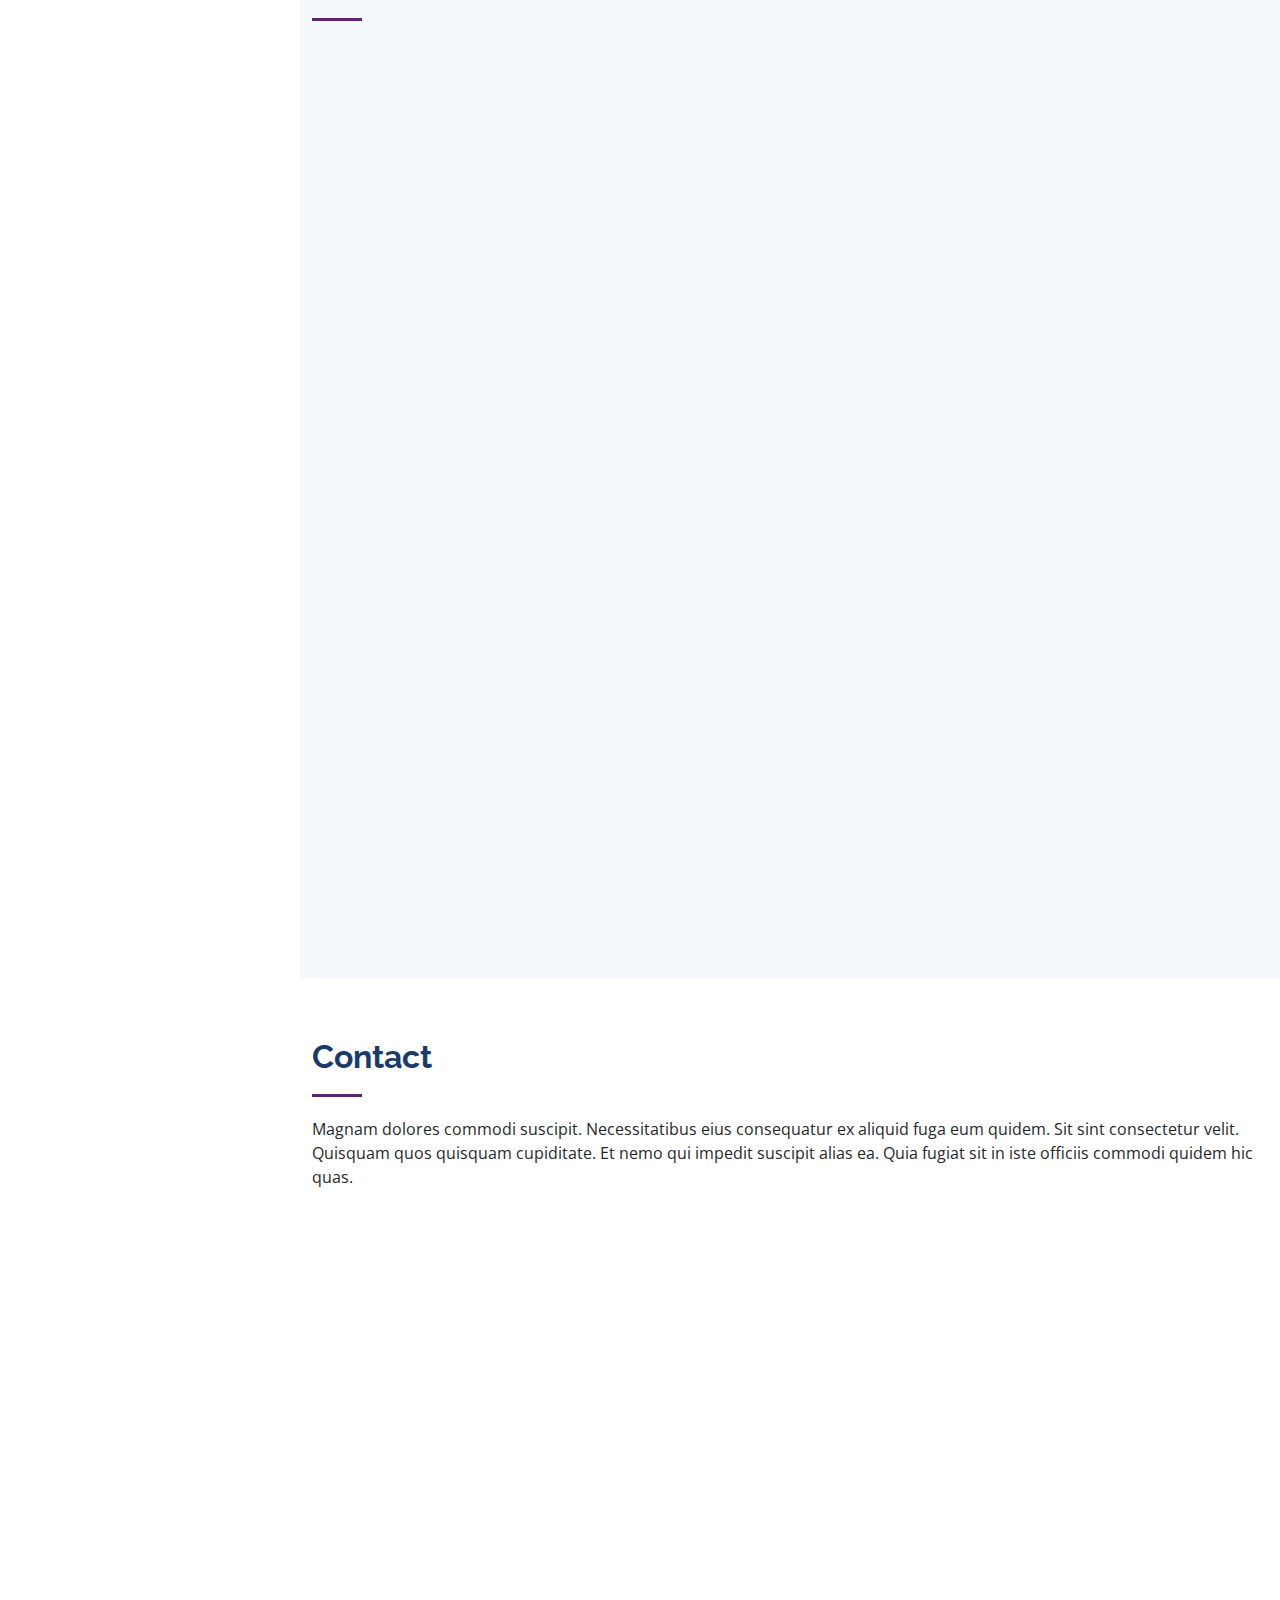
==== commit 74e198c7: "Changed picture for portfilio one, added home button" ====
--- a/index.html
+++ b/index.html
@@ -273,7 +273,7 @@
               <img src="assets/img/portfolio/portfolio-1.jpg" class="img-fluid" alt="">
               <div class="portfolio-links">
                 <a href="assets/img/portfolio/portfolio-1.jpg" data-gallery="portfolioGallery" class="portfolio-lightbox" title="App 1"><i class="bx bx-plus"></i></a>
-                <a href="portfolio-details.html" title="More Details"><i class="bx bx-link"></i></a>
+                <a href="https://noah-b-baker.github.io/Gaming-Dataset/" title="More Details"><i class="bx bx-link"></i></a>
               </div>
             </div>
           </div>
@@ -530,7 +530,7 @@
 
           </div>
 
-          <div class="col-lg-7 mt-5 mt-lg-0 d-flex align-items-stretch">
+          <!-- <div class="col-lg-7 mt-5 mt-lg-0 d-flex align-items-stretch">
             <form action="forms/contact.php" method="post" role="form" class="php-email-form">
               <div class="row">
                 <div class="form-group col-md-6">
@@ -557,12 +557,13 @@
               </div>
               <div class="text-center"><button type="submit">Send Message</button></div>
             </form>
-          </div>
-
-        </div>
-
-      </div>
-    </section><!-- End Contact Section -->
+          </div> -->
+
+        </div>
+
+      </div>
+    </section>
+    <!-- End Contact Section -->
 
   </main><!-- End #main -->
 
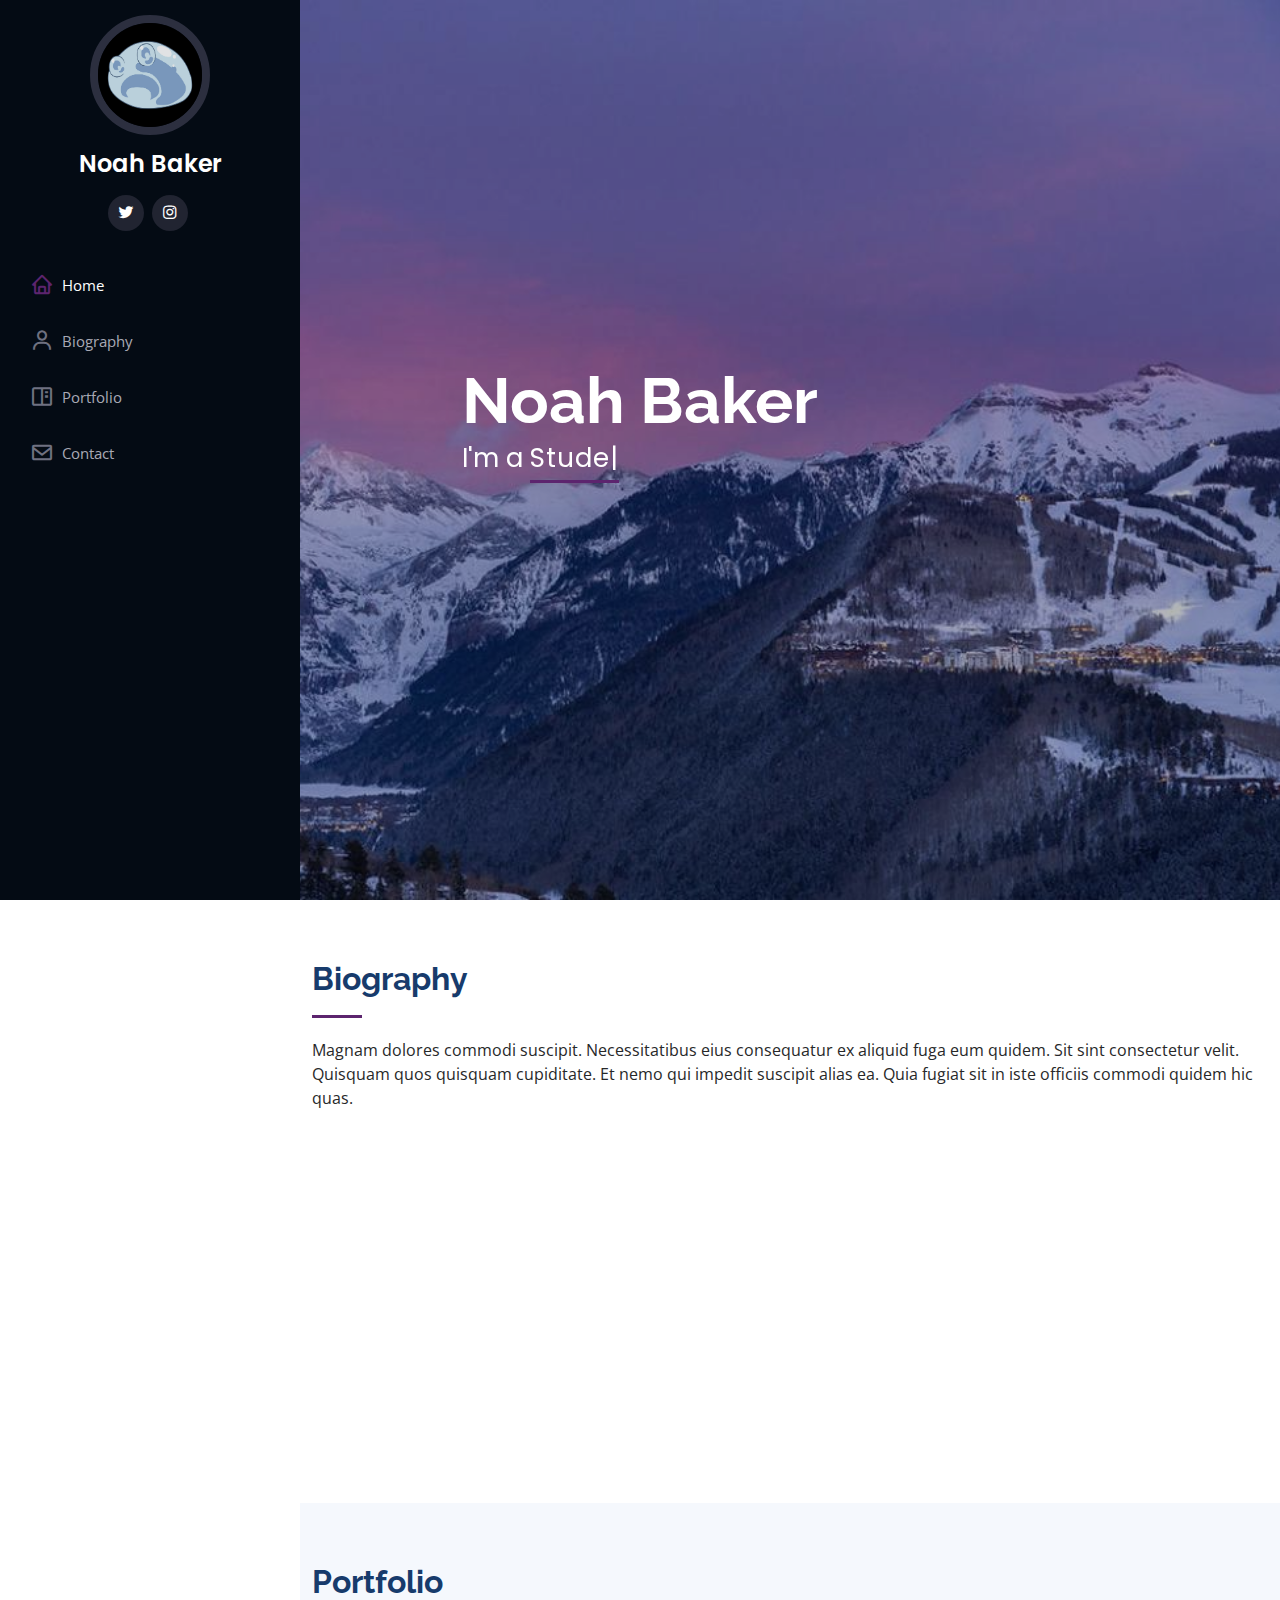
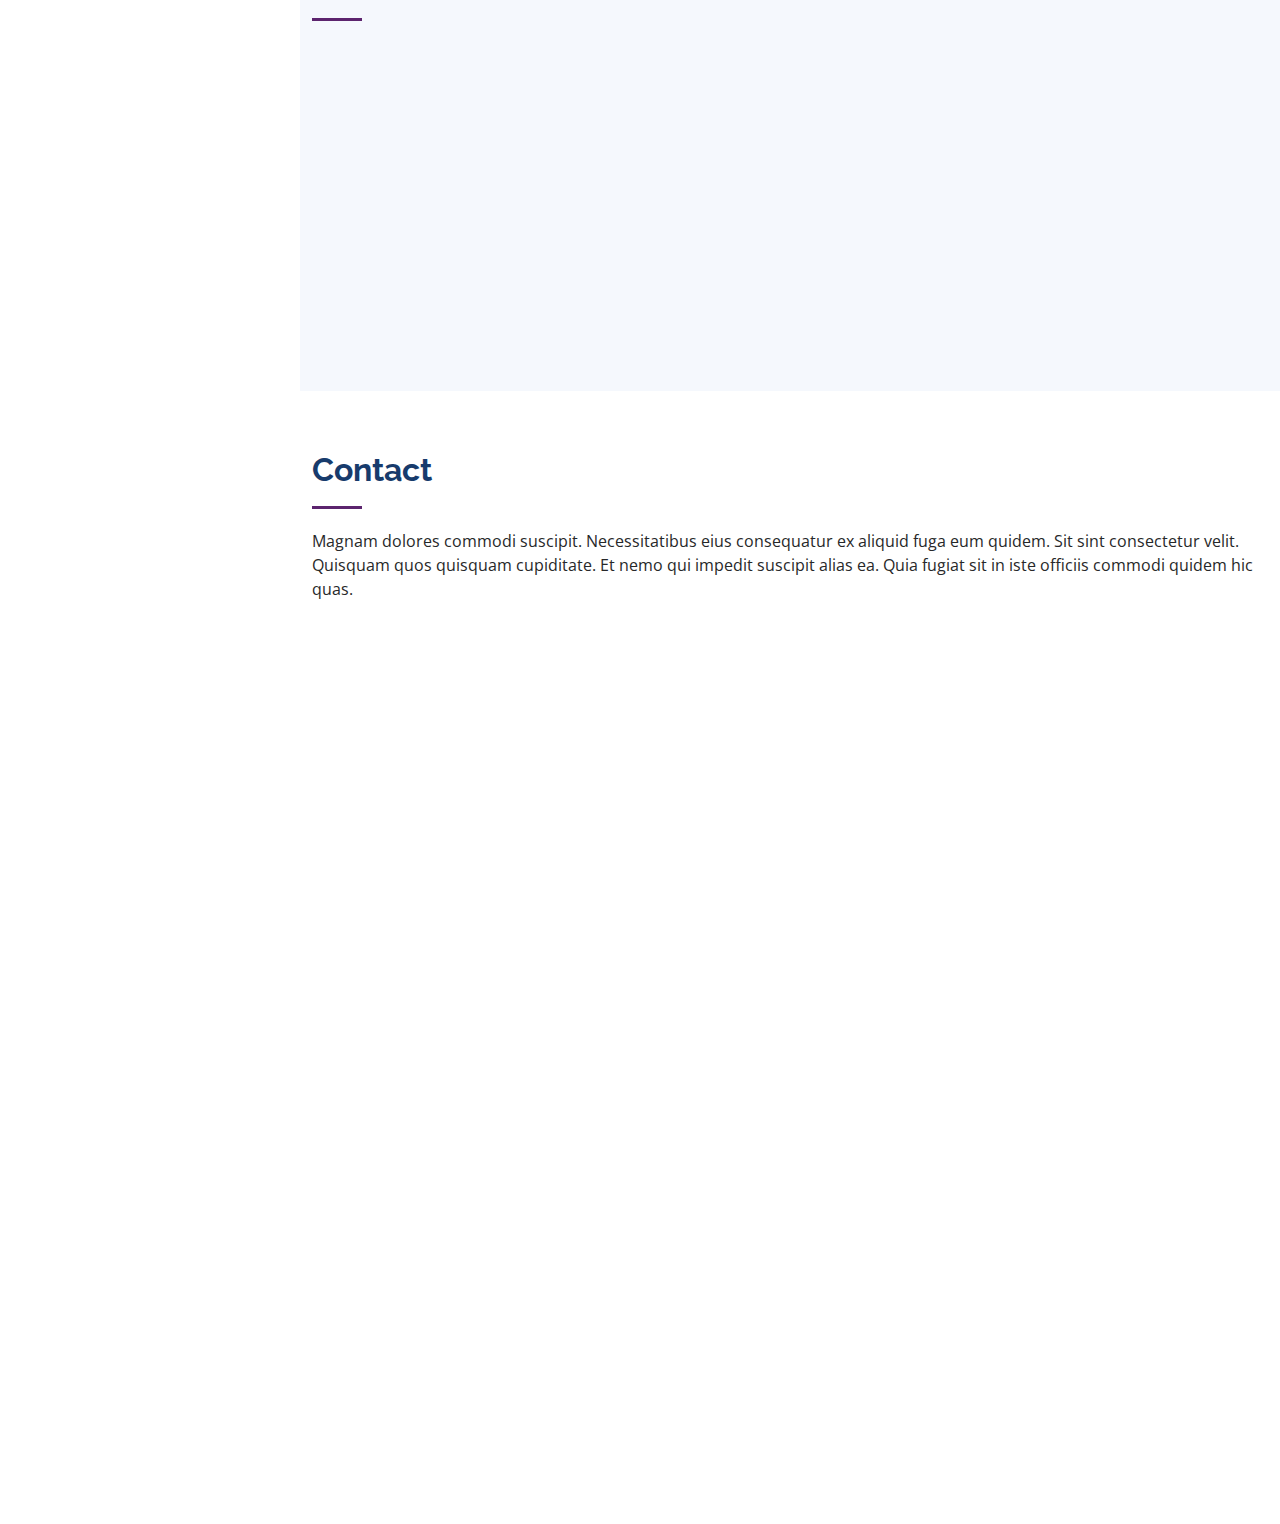
==== commit 897e96c4: "changed portfolio photos, changed portfolio links, changed portfolio titles" ====
--- a/index.html
+++ b/index.html
@@ -268,95 +268,95 @@
 
         <div class="row portfolio-container" data-aos="fade-up" data-aos-delay="100">
 
+          <div class="col-lg-4 col-md-6 portfolio-item filter-web">
+            <div class="portfolio-wrap">
+              <img src="assets/img/portfolio/portfolio-1.jpg" class="img-fluid" alt="">
+              <div class="portfolio-links">
+                <a href="assets/img/portfolio/portfolio-1.jpg" data-gallery="portfolioGallery" class="portfolio-lightbox" title="4 Different Gaming Datasets"><i class="bx bx-plus"></i></a>
+                <a href="https://noah-b-baker.github.io/Gaming-Dataset/" title="More Details"><i class="bx bx-link"></i></a>
+              </div>
+            </div>
+          </div>
+
+          <div class="col-lg-4 col-md-6 portfolio-item filter-web">
+            <div class="portfolio-wrap">
+              <img src="assets/img/portfolio/portfolio-2.jpg" class="img-fluid" alt="">
+              <div class="portfolio-links">
+                <a href="assets/img/portfolio/portfolio-2.jpg" data-gallery="portfolioGallery" class="portfolio-lightbox" title="Slime Fall Javascript Game"><i class="bx bx-plus"></i></a>
+                <a href="https://woofjs.com/user.html#liGxKl5P9YQ16uwz5BwdYsnf0Fc2" title="More Details" target="popup"><i class="bx bx-link"></i></a>
+              </div>
+            </div>
+          </div>
+
+          <!-- <div class="col-lg-4 col-md-6 portfolio-item filter-app">
+            <div class="portfolio-wrap">
+              <img src="assets/img/portfolio/portfolio-3.jpg" class="img-fluid" alt="">
+              <div class="portfolio-links">
+                <a href="assets/img/portfolio/portfolio-3.jpg" data-gallery="portfolioGallery" class="portfolio-lightbox" title="App 2"><i class="bx bx-plus"></i></a>
+                <a href="portfolio-details.html" title="More Details"><i class="bx bx-link"></i></a>
+              </div>
+            </div>
+          </div>
+
+          <div class="col-lg-4 col-md-6 portfolio-item filter-card">
+            <div class="portfolio-wrap">
+              <img src="assets/img/portfolio/portfolio-4.jpg" class="img-fluid" alt="">
+              <div class="portfolio-links">
+                <a href="assets/img/portfolio/portfolio-4.jpg" data-gallery="portfolioGallery" class="portfolio-lightbox" title="Card 2"><i class="bx bx-plus"></i></a>
+                <a href="portfolio-details.html" title="More Details"><i class="bx bx-link"></i></a>
+              </div>
+            </div>
+          </div>
+
+          <div class="col-lg-4 col-md-6 portfolio-item filter-web">
+            <div class="portfolio-wrap">
+              <img src="assets/img/portfolio/portfolio-5.jpg" class="img-fluid" alt="">
+              <div class="portfolio-links">
+                <a href="assets/img/portfolio/portfolio-5.jpg" data-gallery="portfolioGallery" class="portfolio-lightbox" title="Web 2"><i class="bx bx-plus"></i></a>
+                <a href="portfolio-details.html" title="More Details"><i class="bx bx-link"></i></a>
+              </div>
+            </div>
+          </div>
+
           <div class="col-lg-4 col-md-6 portfolio-item filter-app">
             <div class="portfolio-wrap">
-              <img src="assets/img/portfolio/portfolio-1.jpg" class="img-fluid" alt="">
-              <div class="portfolio-links">
-                <a href="assets/img/portfolio/portfolio-1.jpg" data-gallery="portfolioGallery" class="portfolio-lightbox" title="App 1"><i class="bx bx-plus"></i></a>
-                <a href="https://noah-b-baker.github.io/Gaming-Dataset/" title="More Details"><i class="bx bx-link"></i></a>
+              <img src="assets/img/portfolio/portfolio-6.jpg" class="img-fluid" alt="">
+              <div class="portfolio-links">
+                <a href="assets/img/portfolio/portfolio-6.jpg" data-gallery="portfolioGallery" class="portfolio-lightbox" title="App 3"><i class="bx bx-plus"></i></a>
+                <a href="portfolio-details.html" title="More Details"><i class="bx bx-link"></i></a>
+              </div>
+            </div>
+          </div>
+
+          <div class="col-lg-4 col-md-6 portfolio-item filter-card">
+            <div class="portfolio-wrap">
+              <img src="assets/img/portfolio/portfolio-7.jpg" class="img-fluid" alt="">
+              <div class="portfolio-links">
+                <a href="assets/img/portfolio/portfolio-7.jpg" data-gallery="portfolioGallery" class="portfolio-lightbox" title="Card 1"><i class="bx bx-plus"></i></a>
+                <a href="portfolio-details.html" title="More Details"><i class="bx bx-link"></i></a>
+              </div>
+            </div>
+          </div>
+
+          <div class="col-lg-4 col-md-6 portfolio-item filter-card">
+            <div class="portfolio-wrap">
+              <img src="assets/img/portfolio/portfolio-8.jpg" class="img-fluid" alt="">
+              <div class="portfolio-links">
+                <a href="assets/img/portfolio/portfolio-8.jpg" data-gallery="portfolioGallery" class="portfolio-lightbox" title="Card 3"><i class="bx bx-plus"></i></a>
+                <a href="portfolio-details.html" title="More Details"><i class="bx bx-link"></i></a>
               </div>
             </div>
           </div>
 
           <div class="col-lg-4 col-md-6 portfolio-item filter-web">
             <div class="portfolio-wrap">
-              <img src="assets/img/portfolio/portfolio-2.jpg" class="img-fluid" alt="">
-              <div class="portfolio-links">
-                <a href="assets/img/portfolio/portfolio-2.jpg" data-gallery="portfolioGallery" class="portfolio-lightbox" title="Web 3"><i class="bx bx-plus"></i></a>
-                <a href="portfolio-details.html" title="More Details"><i class="bx bx-link"></i></a>
-              </div>
-            </div>
-          </div>
-
-          <div class="col-lg-4 col-md-6 portfolio-item filter-app">
-            <div class="portfolio-wrap">
-              <img src="assets/img/portfolio/portfolio-3.jpg" class="img-fluid" alt="">
-              <div class="portfolio-links">
-                <a href="assets/img/portfolio/portfolio-3.jpg" data-gallery="portfolioGallery" class="portfolio-lightbox" title="App 2"><i class="bx bx-plus"></i></a>
-                <a href="portfolio-details.html" title="More Details"><i class="bx bx-link"></i></a>
-              </div>
-            </div>
-          </div>
-
-          <div class="col-lg-4 col-md-6 portfolio-item filter-card">
-            <div class="portfolio-wrap">
-              <img src="assets/img/portfolio/portfolio-4.jpg" class="img-fluid" alt="">
-              <div class="portfolio-links">
-                <a href="assets/img/portfolio/portfolio-4.jpg" data-gallery="portfolioGallery" class="portfolio-lightbox" title="Card 2"><i class="bx bx-plus"></i></a>
-                <a href="portfolio-details.html" title="More Details"><i class="bx bx-link"></i></a>
-              </div>
-            </div>
-          </div>
-
-          <div class="col-lg-4 col-md-6 portfolio-item filter-web">
-            <div class="portfolio-wrap">
-              <img src="assets/img/portfolio/portfolio-5.jpg" class="img-fluid" alt="">
-              <div class="portfolio-links">
-                <a href="assets/img/portfolio/portfolio-5.jpg" data-gallery="portfolioGallery" class="portfolio-lightbox" title="Web 2"><i class="bx bx-plus"></i></a>
-                <a href="portfolio-details.html" title="More Details"><i class="bx bx-link"></i></a>
-              </div>
-            </div>
-          </div>
-
-          <div class="col-lg-4 col-md-6 portfolio-item filter-app">
-            <div class="portfolio-wrap">
-              <img src="assets/img/portfolio/portfolio-6.jpg" class="img-fluid" alt="">
-              <div class="portfolio-links">
-                <a href="assets/img/portfolio/portfolio-6.jpg" data-gallery="portfolioGallery" class="portfolio-lightbox" title="App 3"><i class="bx bx-plus"></i></a>
-                <a href="portfolio-details.html" title="More Details"><i class="bx bx-link"></i></a>
-              </div>
-            </div>
-          </div>
-
-          <div class="col-lg-4 col-md-6 portfolio-item filter-card">
-            <div class="portfolio-wrap">
-              <img src="assets/img/portfolio/portfolio-7.jpg" class="img-fluid" alt="">
-              <div class="portfolio-links">
-                <a href="assets/img/portfolio/portfolio-7.jpg" data-gallery="portfolioGallery" class="portfolio-lightbox" title="Card 1"><i class="bx bx-plus"></i></a>
-                <a href="portfolio-details.html" title="More Details"><i class="bx bx-link"></i></a>
-              </div>
-            </div>
-          </div>
-
-          <div class="col-lg-4 col-md-6 portfolio-item filter-card">
-            <div class="portfolio-wrap">
-              <img src="assets/img/portfolio/portfolio-8.jpg" class="img-fluid" alt="">
-              <div class="portfolio-links">
-                <a href="assets/img/portfolio/portfolio-8.jpg" data-gallery="portfolioGallery" class="portfolio-lightbox" title="Card 3"><i class="bx bx-plus"></i></a>
-                <a href="portfolio-details.html" title="More Details"><i class="bx bx-link"></i></a>
-              </div>
-            </div>
-          </div>
-
-          <div class="col-lg-4 col-md-6 portfolio-item filter-web">
-            <div class="portfolio-wrap">
               <img src="assets/img/portfolio/portfolio-9.jpg" class="img-fluid" alt="">
               <div class="portfolio-links">
                 <a href="assets/img/portfolio/portfolio-9.jpg" data-gallery="portfolioGallery" class="portfolio-lightbox" title="Web 3"><i class="bx bx-plus"></i></a>
                 <a href="portfolio-details.html" title="More Details"><i class="bx bx-link"></i></a>
               </div>
             </div>
-          </div>
+          </div> -->
 
         </div>
 
@@ -529,7 +529,7 @@
             </div>
 
           </div>
-
+          <iframe width="600" height="450" style="border:0" loading="lazy" allowfullscreen src="https://www.google.com/maps/embed/v1/view?zoom=13&center=37.9375%2C-107.8123&key=AIzaSyDgxQfYVyJ6QGJdZKBe9BqHhMNPolN67fw"></iframe>
           <!-- <div class="col-lg-7 mt-5 mt-lg-0 d-flex align-items-stretch">
             <form action="forms/contact.php" method="post" role="form" class="php-email-form">
               <div class="row">
